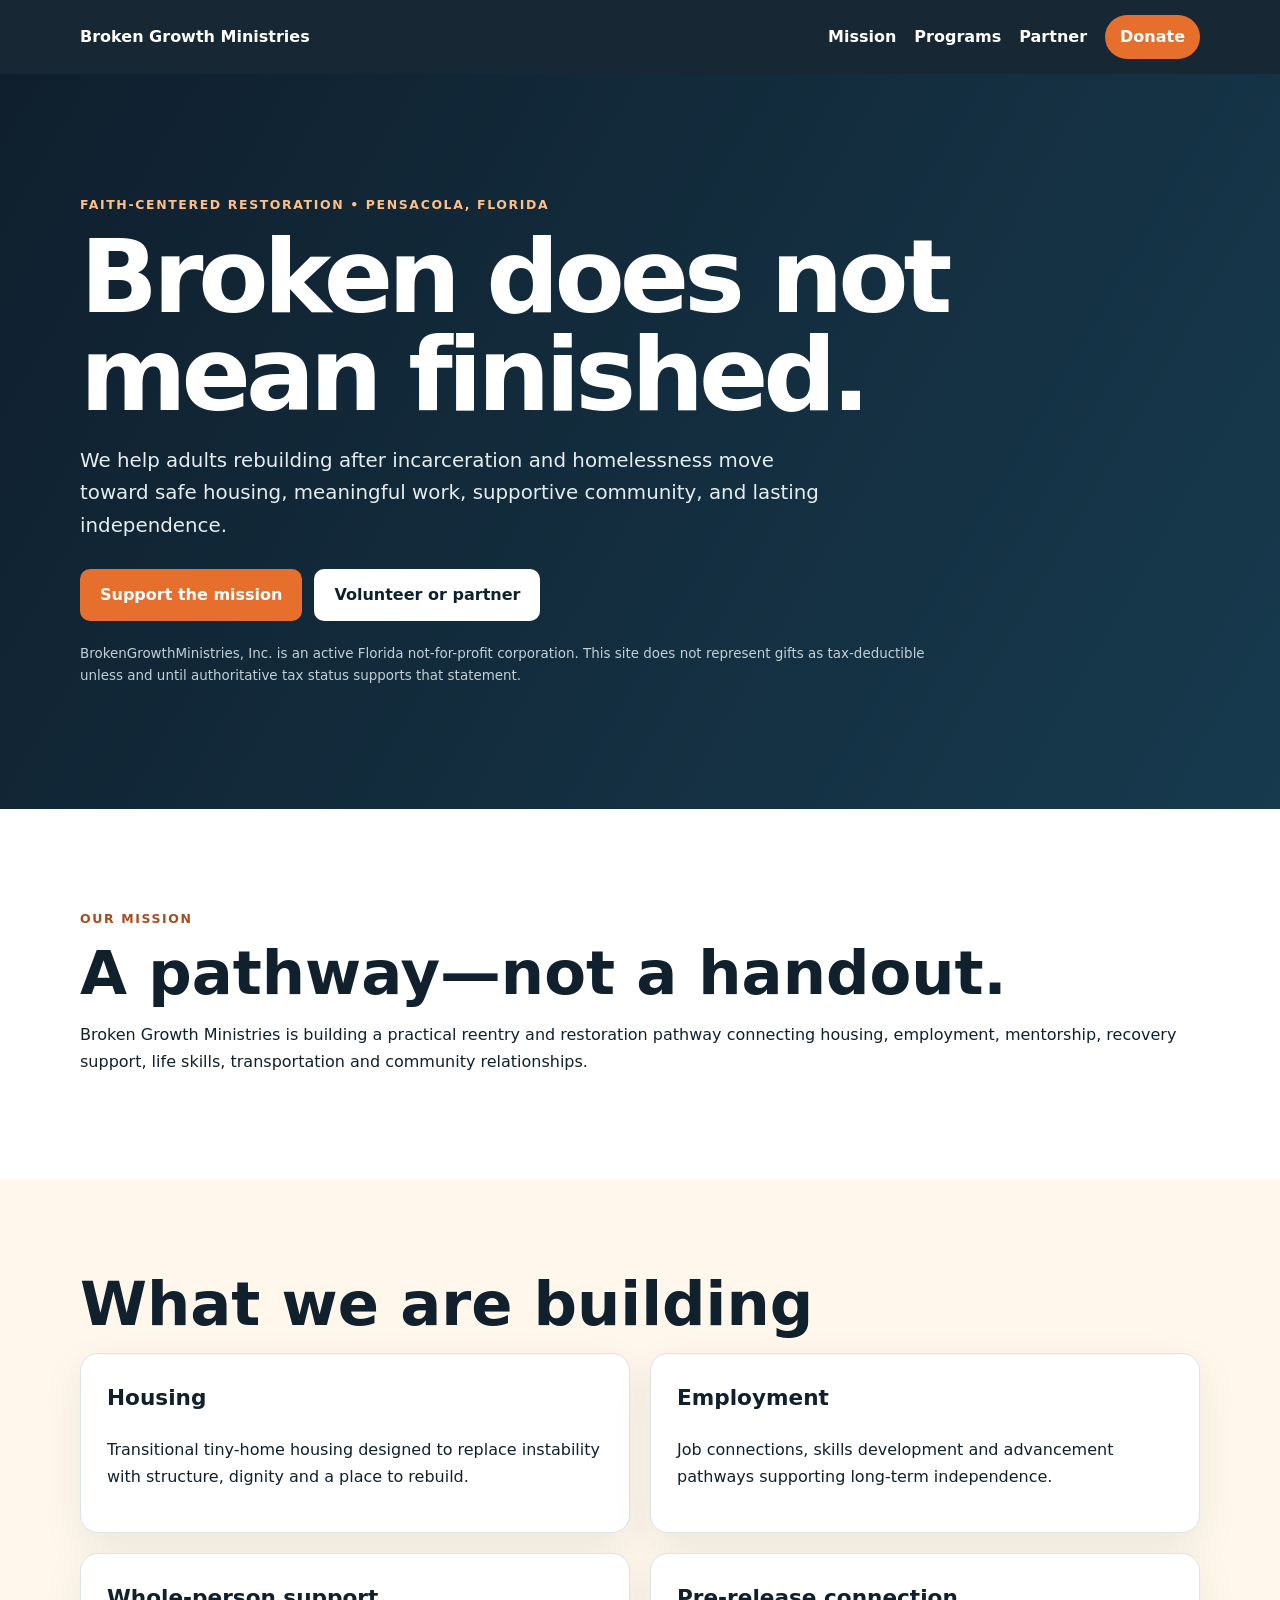
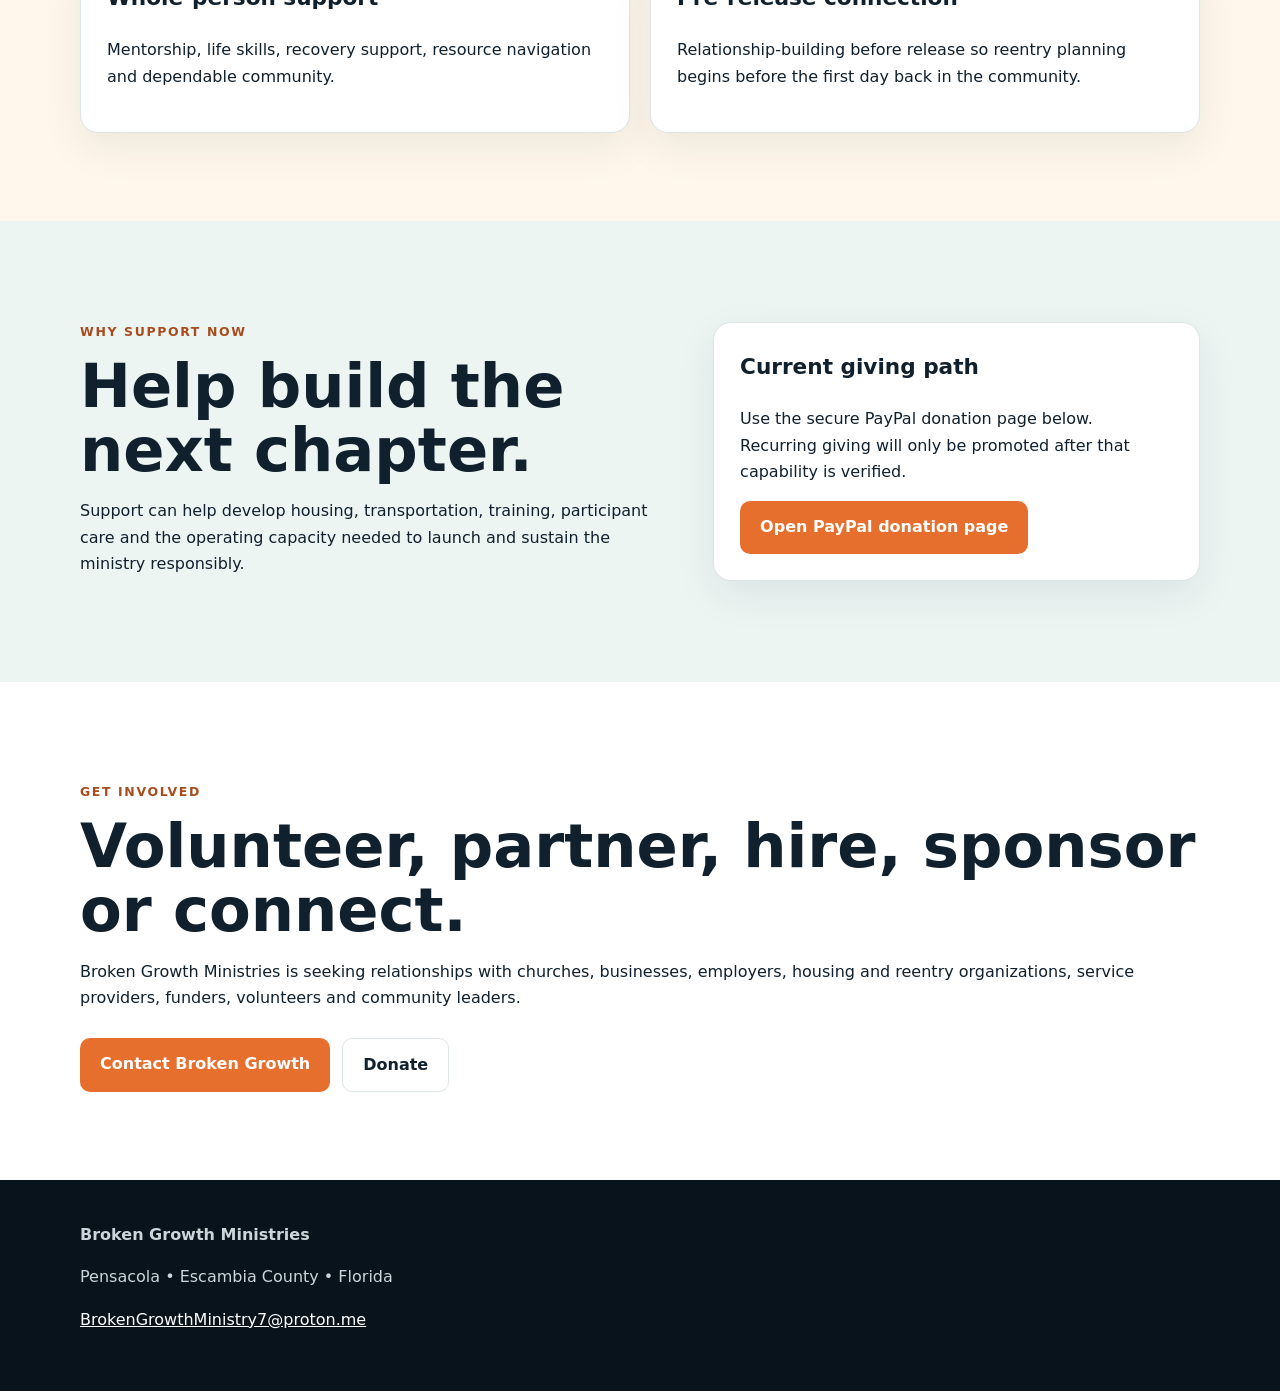
==== index.html @ 9b50847b "Launch Broken Growth Ministries website" ====
<!doctype html>
<html lang="en">
<head>
  <meta charset="utf-8">
  <meta name="viewport" content="width=device-width,initial-scale=1">
  <title>Broken Growth Ministries | Reentry, Housing & Hope in Pensacola</title>
  <meta name="description" content="Broken Growth Ministries helps adults rebuilding after incarceration and homelessness move toward housing, employment, supportive community, and lasting independence in Pensacola and Escambia County.">
  <link rel="stylesheet" href="styles.css">
</head>
<body>
  <header class="nav"><a class="brand" href="#top">Broken Growth Ministries</a><nav><a href="#mission">Mission</a><a href="#programs">Programs</a><a href="#partner">Partner</a><a class="donate" data-event="donate_click" href="https://www.paypal.com/donate/?hosted_button_id=7B33SKHE49TPA" target="_blank" rel="noopener">Donate</a></nav></header>
  <main id="top">
    <section class="hero"><div class="wrap"><p class="eyebrow">Faith-centered restoration • Pensacola, Florida</p><h1>Broken does not mean finished.</h1><p class="lead">We help adults rebuilding after incarceration and homelessness move toward safe housing, meaningful work, supportive community, and lasting independence.</p><div class="actions"><a class="button primary" data-event="donate_click" href="https://www.paypal.com/donate/?hosted_button_id=7B33SKHE49TPA" target="_blank" rel="noopener">Support the mission</a><a class="button secondary" href="#partner">Volunteer or partner</a></div><p class="trust">BrokenGrowthMinistries, Inc. is an active Florida not-for-profit corporation. This site does not represent gifts as tax-deductible unless and until authoritative tax status supports that statement.</p></div></section>
    <section id="mission" class="section"><div class="wrap"><p class="eyebrow dark">Our mission</p><h2>A pathway—not a handout.</h2><p>Broken Growth Ministries is building a practical reentry and restoration pathway connecting housing, employment, mentorship, recovery support, life skills, transportation and community relationships.</p></div></section>
    <section id="programs" class="section alt"><div class="wrap"><h2>What we are building</h2><div class="grid"><article><h3>Housing</h3><p>Transitional tiny-home housing designed to replace instability with structure, dignity and a place to rebuild.</p></article><article><h3>Employment</h3><p>Job connections, skills development and advancement pathways supporting long-term independence.</p></article><article><h3>Whole-person support</h3><p>Mentorship, life skills, recovery support, resource navigation and dependable community.</p></article><article><h3>Pre-release connection</h3><p>Relationship-building before release so reentry planning begins before the first day back in the community.</p></article></div></div></section>
    <section class="section support"><div class="wrap split"><div><p class="eyebrow dark">Why support now</p><h2>Help build the next chapter.</h2><p>Support can help develop housing, transportation, training, participant care and the operating capacity needed to launch and sustain the ministry responsibly.</p></div><div class="card"><h3>Current giving path</h3><p>Use the secure PayPal donation page below. Recurring giving will only be promoted after that capability is verified.</p><a class="button primary" data-event="donate_click" href="https://www.paypal.com/donate/?hosted_button_id=7B33SKHE49TPA" target="_blank" rel="noopener">Open PayPal donation page</a></div></div></section>
    <section id="partner" class="section"><div class="wrap"><p class="eyebrow dark">Get involved</p><h2>Volunteer, partner, hire, sponsor or connect.</h2><p>Broken Growth Ministries is seeking relationships with churches, businesses, employers, housing and reentry organizations, service providers, funders, volunteers and community leaders.</p><div class="actions"><a class="button primary" data-event="contact_email_click" href="mailto:BrokenGrowthMinistry7@proton.me">Contact Broken Growth</a><a class="button secondary darkbtn" href="https://www.paypal.com/donate/?hosted_button_id=7B33SKHE49TPA" target="_blank" rel="noopener">Donate</a></div></div></section>
  </main>
  <footer><div class="wrap"><strong>Broken Growth Ministries</strong><p>Pensacola • Escambia County • Florida</p><p><a href="mailto:BrokenGrowthMinistry7@proton.me">BrokenGrowthMinistry7@proton.me</a></p></div></footer>
  <script src="app.js" defer></script>
</body>
</html>
---- styles.css ----
:root{--ink:#10202d;--navy:#12283a;--orange:#e76f2e;--cream:#fff7eb;--paper:#fff;--muted:#5d6b75;--line:#dce4e8}*{box-sizing:border-box}html{scroll-behavior:smooth}body{margin:0;font-family:Inter,system-ui,-apple-system,"Segoe UI",sans-serif;color:var(--ink);background:#f5f7f8;line-height:1.65}.wrap{width:min(1120px,calc(100% - 32px));margin:auto}.nav{position:sticky;top:0;z-index:20;display:flex;justify-content:space-between;align-items:center;gap:20px;padding:15px max(16px,calc((100% - 1120px)/2));background:rgba(16,32,45,.97);color:white}.brand,.nav a{color:white;text-decoration:none;font-weight:800}.nav nav{display:flex;gap:18px;align-items:center}.nav .donate{background:var(--orange);padding:9px 15px;border-radius:999px}.hero{color:white;background:linear-gradient(120deg,#0f1f2d,#173a4e);padding:108px 0}.eyebrow{text-transform:uppercase;letter-spacing:.13em;font-weight:900;font-size:.78rem;color:#ffbf86}.eyebrow.dark{color:#a94c1d}h1{font-size:clamp(3rem,8vw,6.5rem);line-height:.96;max-width:900px;margin:.5rem 0 1.25rem;letter-spacing:-.05em}h2{font-size:clamp(2rem,5vw,3.8rem);line-height:1.05;margin:.4rem 0 1rem}.lead{max-width:760px;font-size:1.24rem;color:#e5edf1}.actions{display:flex;gap:12px;flex-wrap:wrap;margin-top:26px}.button{display:inline-flex;padding:13px 20px;border-radius:10px;text-decoration:none;font-weight:900}.primary{background:var(--orange);color:white}.secondary{background:white;color:var(--ink)}.darkbtn{border:1px solid var(--line)}.trust{max-width:850px;font-size:.84rem;color:#c4d0d6;margin-top:22px}.section{padding:88px 0;background:white}.section.alt{background:var(--cream)}.section.support{background:#edf5f3}.grid{display:grid;grid-template-columns:repeat(2,1fr);gap:20px}.grid article,.card{background:white;border:1px solid var(--line);border-radius:18px;padding:26px;box-shadow:0 14px 40px rgba(16,32,45,.08)}.grid h3,.card h3{font-size:1.35rem;margin-top:0}.split{display:grid;grid-template-columns:1.1fr .9fr;gap:38px;align-items:center}footer{background:#09131b;color:#cbd5da;padding:42px 0}footer a{color:white}@media(max-width:760px){.nav nav a:not(.donate){display:none}.hero{padding:78px 0}.grid,.split{grid-template-columns:1fr}.section{padding:64px 0}.actions .button{width:100%;justify-content:center}}
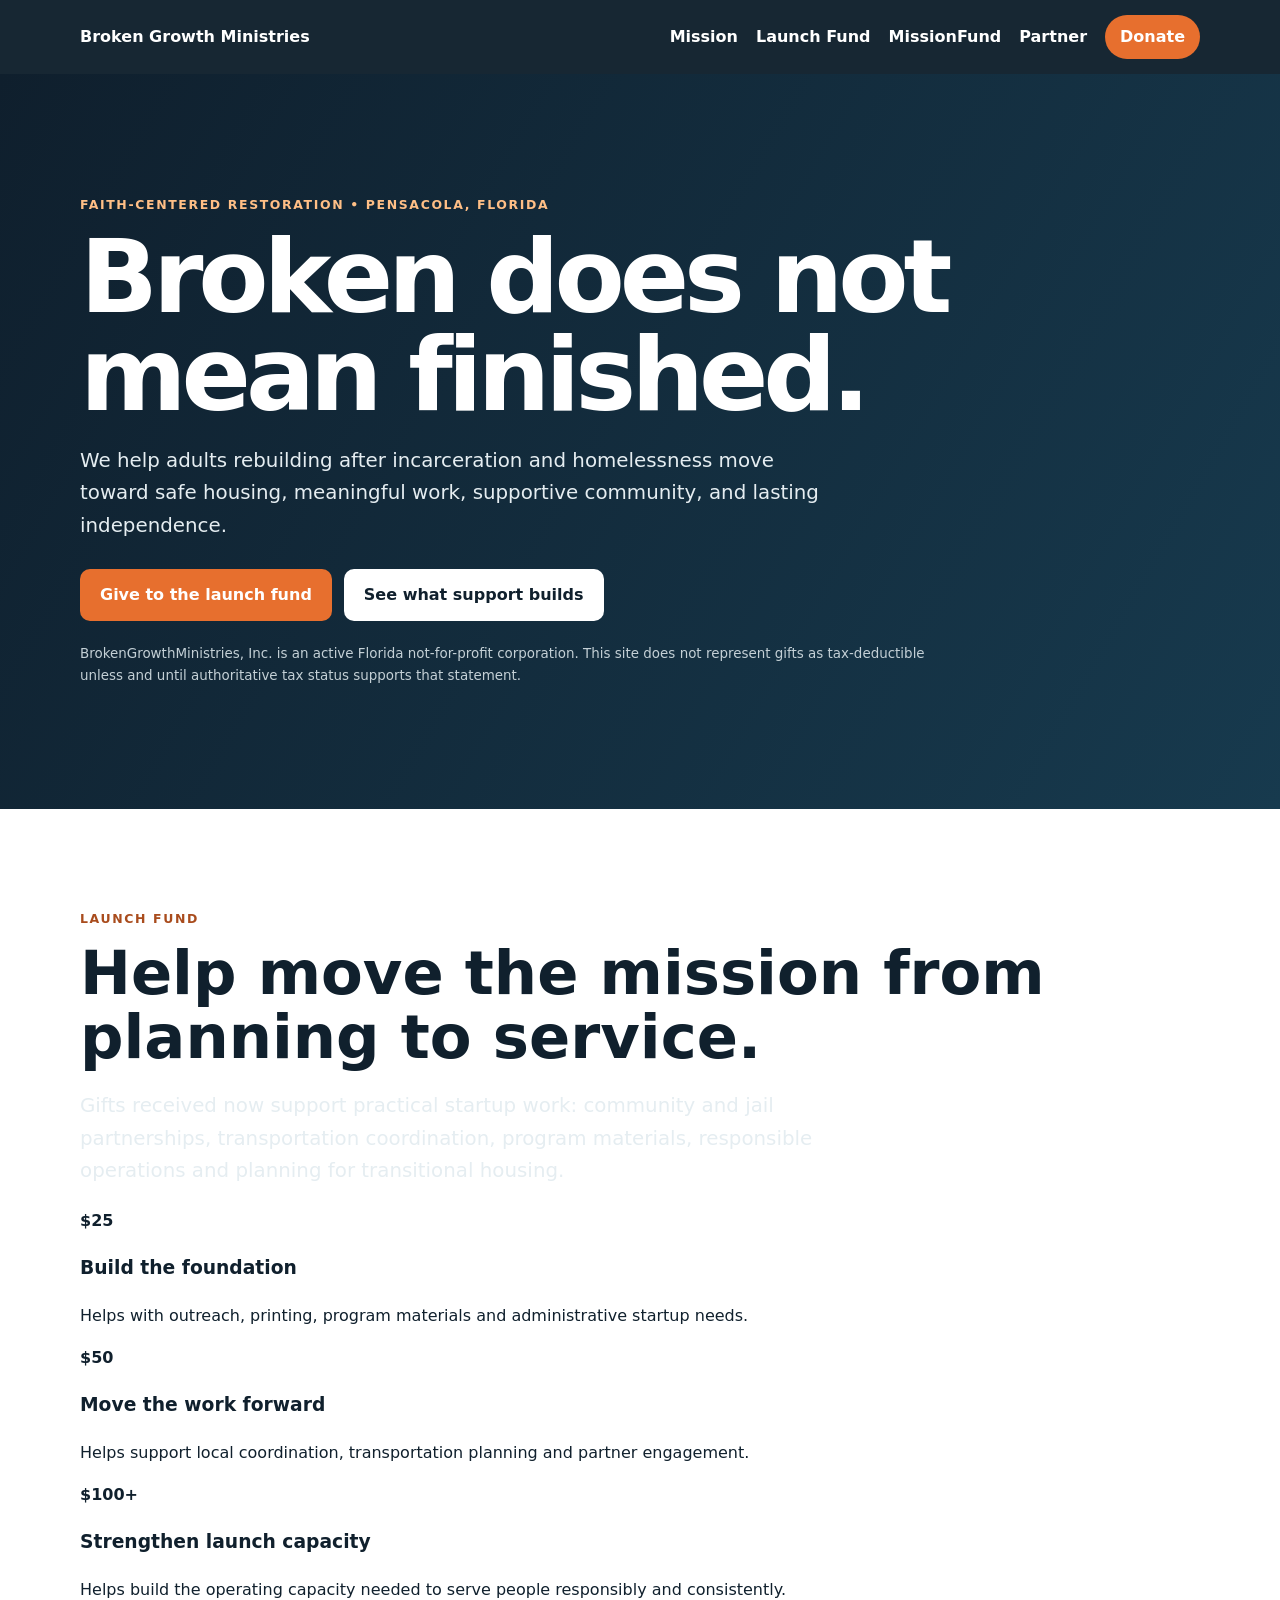
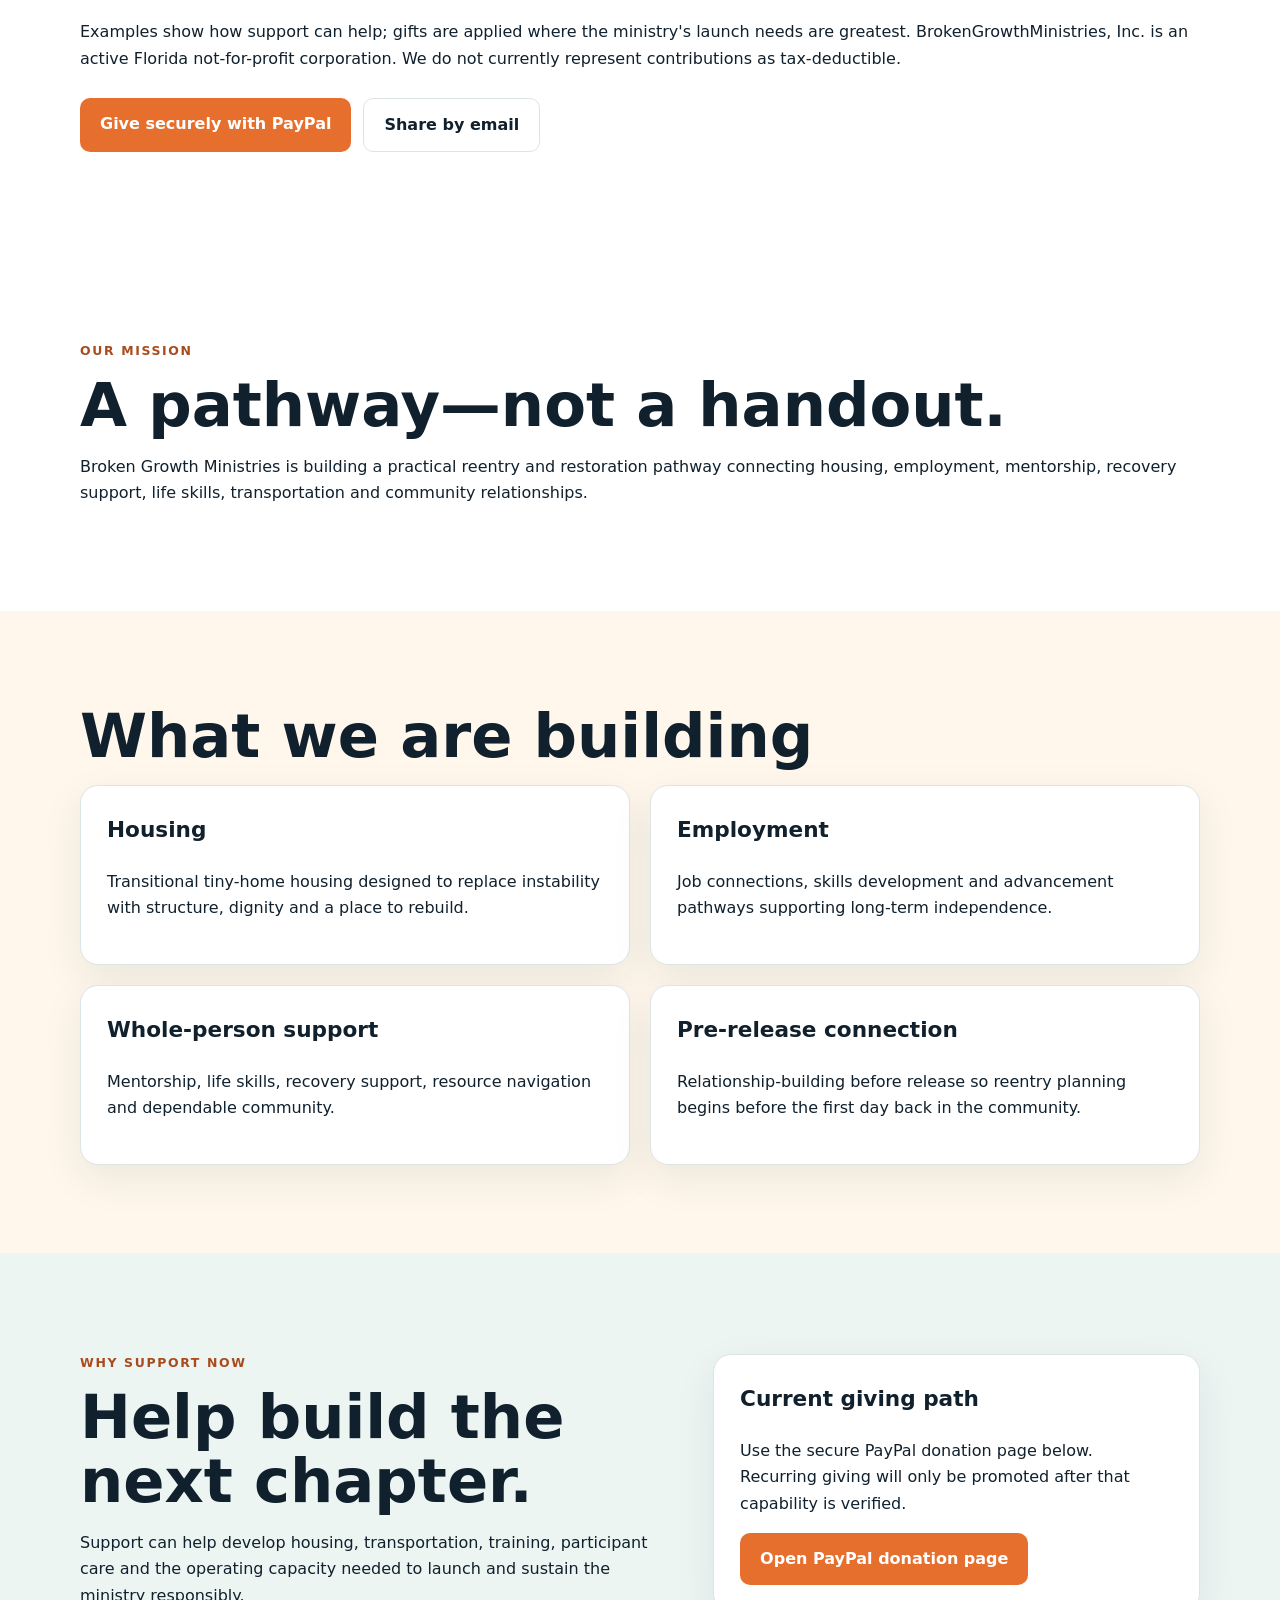
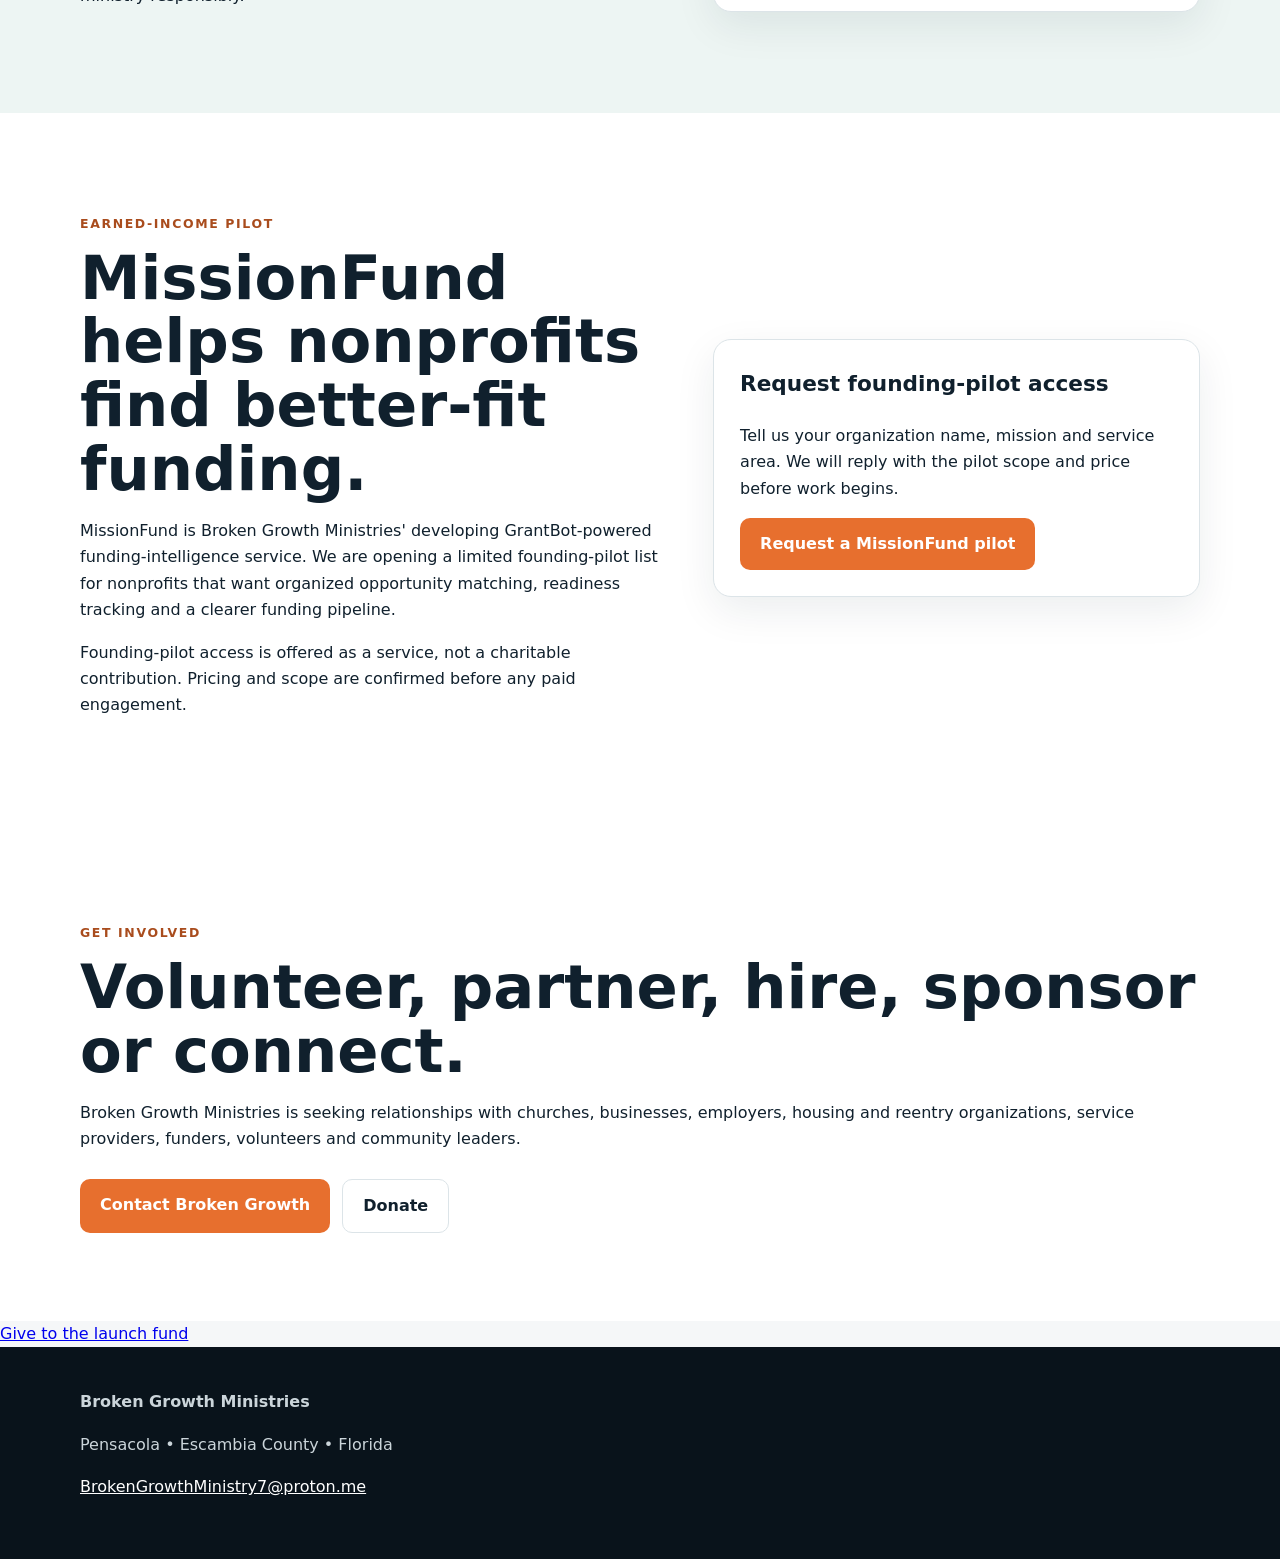
==== commit 607755e9: "Launch tonight fundraising and MissionFund pilot offers" ====
--- a/index.html
+++ b/index.html
@@ -4,18 +4,25 @@
   <meta charset="utf-8">
   <meta name="viewport" content="width=device-width,initial-scale=1">
   <title>Broken Growth Ministries | Reentry, Housing & Hope in Pensacola</title>
-  <meta name="description" content="Broken Growth Ministries helps adults rebuilding after incarceration and homelessness move toward housing, employment, supportive community, and lasting independence in Pensacola and Escambia County.">
+  <meta name="description" content="Help Broken Growth Ministries launch practical reentry, housing and employment support in Pensacola and Escambia County.">
+  <meta property="og:title" content="Broken Growth Ministries | Help Build the Next Chapter">
+  <meta property="og:description" content="Support practical reentry, housing, employment and restoration work in Pensacola.">
+  <meta property="og:type" content="website">
+  <meta property="og:url" content="https://timhydro.github.io/brokengrowth/">
   <link rel="stylesheet" href="styles.css">
 </head>
 <body>
-  <header class="nav"><a class="brand" href="#top">Broken Growth Ministries</a><nav><a href="#mission">Mission</a><a href="#programs">Programs</a><a href="#partner">Partner</a><a class="donate" data-event="donate_click" href="https://www.paypal.com/donate/?hosted_button_id=7B33SKHE49TPA" target="_blank" rel="noopener">Donate</a></nav></header>
+  <header class="nav"><a class="brand" href="#top">Broken Growth Ministries</a><nav><a href="#mission">Mission</a><a href="#launch">Launch Fund</a><a href="#missionfund">MissionFund</a><a href="#partner">Partner</a><a class="donate" data-event="donate_click" href="https://www.paypal.com/donate/?hosted_button_id=7B33SKHE49TPA" target="_blank" rel="noopener">Donate</a></nav></header>
   <main id="top">
-    <section class="hero"><div class="wrap"><p class="eyebrow">Faith-centered restoration • Pensacola, Florida</p><h1>Broken does not mean finished.</h1><p class="lead">We help adults rebuilding after incarceration and homelessness move toward safe housing, meaningful work, supportive community, and lasting independence.</p><div class="actions"><a class="button primary" data-event="donate_click" href="https://www.paypal.com/donate/?hosted_button_id=7B33SKHE49TPA" target="_blank" rel="noopener">Support the mission</a><a class="button secondary" href="#partner">Volunteer or partner</a></div><p class="trust">BrokenGrowthMinistries, Inc. is an active Florida not-for-profit corporation. This site does not represent gifts as tax-deductible unless and until authoritative tax status supports that statement.</p></div></section>
+    <section class="hero"><div class="wrap"><p class="eyebrow">Faith-centered restoration • Pensacola, Florida</p><h1>Broken does not mean finished.</h1><p class="lead">We help adults rebuilding after incarceration and homelessness move toward safe housing, meaningful work, supportive community, and lasting independence.</p><div class="actions"><a class="button primary" data-event="donate_click" href="https://www.paypal.com/donate/?hosted_button_id=7B33SKHE49TPA" target="_blank" rel="noopener">Give to the launch fund</a><a class="button secondary" href="#launch">See what support builds</a></div><p class="trust">BrokenGrowthMinistries, Inc. is an active Florida not-for-profit corporation. This site does not represent gifts as tax-deductible unless and until authoritative tax status supports that statement.</p></div></section>
+    <section id="launch" class="section launch"><div class="wrap"><p class="eyebrow dark">Launch fund</p><h2>Help move the mission from planning to service.</h2><p class="lead darklead">Gifts received now support practical startup work: community and jail partnerships, transportation coordination, program materials, responsible operations and planning for transitional housing.</p><div class="giving-grid"><article><strong>$25</strong><h3>Build the foundation</h3><p>Helps with outreach, printing, program materials and administrative startup needs.</p></article><article><strong>$50</strong><h3>Move the work forward</h3><p>Helps support local coordination, transportation planning and partner engagement.</p></article><article><strong>$100+</strong><h3>Strengthen launch capacity</h3><p>Helps build the operating capacity needed to serve people responsibly and consistently.</p></article></div><p class="fineprint">Examples show how support can help; gifts are applied where the ministry's launch needs are greatest. BrokenGrowthMinistries, Inc. is an active Florida not-for-profit corporation. We do not currently represent contributions as tax-deductible.</p><div class="actions"><a class="button primary large" data-event="launch_fund_click" href="https://www.paypal.com/donate/?hosted_button_id=7B33SKHE49TPA" target="_blank" rel="noopener">Give securely with PayPal</a><a class="button secondary darkbtn" data-event="share_email_click" href="mailto:?subject=Help%20Broken%20Growth%20Ministries%20launch&body=Broken%20Growth%20Ministries%20is%20building%20a%20reentry%2C%20housing%20and%20employment%20pathway%20in%20Pensacola.%20You%20can%20learn%20more%20or%20support%20the%20launch%20here%3A%20https%3A%2F%2Ftimhydro.github.io%2Fbrokengrowth%2F">Share by email</a></div></div></section>
     <section id="mission" class="section"><div class="wrap"><p class="eyebrow dark">Our mission</p><h2>A pathway—not a handout.</h2><p>Broken Growth Ministries is building a practical reentry and restoration pathway connecting housing, employment, mentorship, recovery support, life skills, transportation and community relationships.</p></div></section>
     <section id="programs" class="section alt"><div class="wrap"><h2>What we are building</h2><div class="grid"><article><h3>Housing</h3><p>Transitional tiny-home housing designed to replace instability with structure, dignity and a place to rebuild.</p></article><article><h3>Employment</h3><p>Job connections, skills development and advancement pathways supporting long-term independence.</p></article><article><h3>Whole-person support</h3><p>Mentorship, life skills, recovery support, resource navigation and dependable community.</p></article><article><h3>Pre-release connection</h3><p>Relationship-building before release so reentry planning begins before the first day back in the community.</p></article></div></div></section>
     <section class="section support"><div class="wrap split"><div><p class="eyebrow dark">Why support now</p><h2>Help build the next chapter.</h2><p>Support can help develop housing, transportation, training, participant care and the operating capacity needed to launch and sustain the ministry responsibly.</p></div><div class="card"><h3>Current giving path</h3><p>Use the secure PayPal donation page below. Recurring giving will only be promoted after that capability is verified.</p><a class="button primary" data-event="donate_click" href="https://www.paypal.com/donate/?hosted_button_id=7B33SKHE49TPA" target="_blank" rel="noopener">Open PayPal donation page</a></div></div></section>
+    <section id="missionfund" class="section missionfund"><div class="wrap split"><div><p class="eyebrow dark">Earned-income pilot</p><h2>MissionFund helps nonprofits find better-fit funding.</h2><p>MissionFund is Broken Growth Ministries' developing GrantBot-powered funding-intelligence service. We are opening a limited founding-pilot list for nonprofits that want organized opportunity matching, readiness tracking and a clearer funding pipeline.</p><p class="fineprint">Founding-pilot access is offered as a service, not a charitable contribution. Pricing and scope are confirmed before any paid engagement.</p></div><div class="card"><h3>Request founding-pilot access</h3><p>Tell us your organization name, mission and service area. We will reply with the pilot scope and price before work begins.</p><a class="button primary" data-event="missionfund_lead_click" href="mailto:BrokenGrowthMinistry7@proton.me?subject=MissionFund%20founding-pilot%20request&body=Organization%20name%3A%0AMission%3A%0AService%20area%3A%0ABest%20contact%3A">Request a MissionFund pilot</a></div></div></section>
     <section id="partner" class="section"><div class="wrap"><p class="eyebrow dark">Get involved</p><h2>Volunteer, partner, hire, sponsor or connect.</h2><p>Broken Growth Ministries is seeking relationships with churches, businesses, employers, housing and reentry organizations, service providers, funders, volunteers and community leaders.</p><div class="actions"><a class="button primary" data-event="contact_email_click" href="mailto:BrokenGrowthMinistry7@proton.me">Contact Broken Growth</a><a class="button secondary darkbtn" href="https://www.paypal.com/donate/?hosted_button_id=7B33SKHE49TPA" target="_blank" rel="noopener">Donate</a></div></div></section>
   </main>
+  <a class="mobile-give" data-event="mobile_donate_click" href="https://www.paypal.com/donate/?hosted_button_id=7B33SKHE49TPA" target="_blank" rel="noopener">Give to the launch fund</a>
   <footer><div class="wrap"><strong>Broken Growth Ministries</strong><p>Pensacola • Escambia County • Florida</p><p><a href="mailto:BrokenGrowthMinistry7@proton.me">BrokenGrowthMinistry7@proton.me</a></p></div></footer>
   <script src="app.js" defer></script>
 </body>
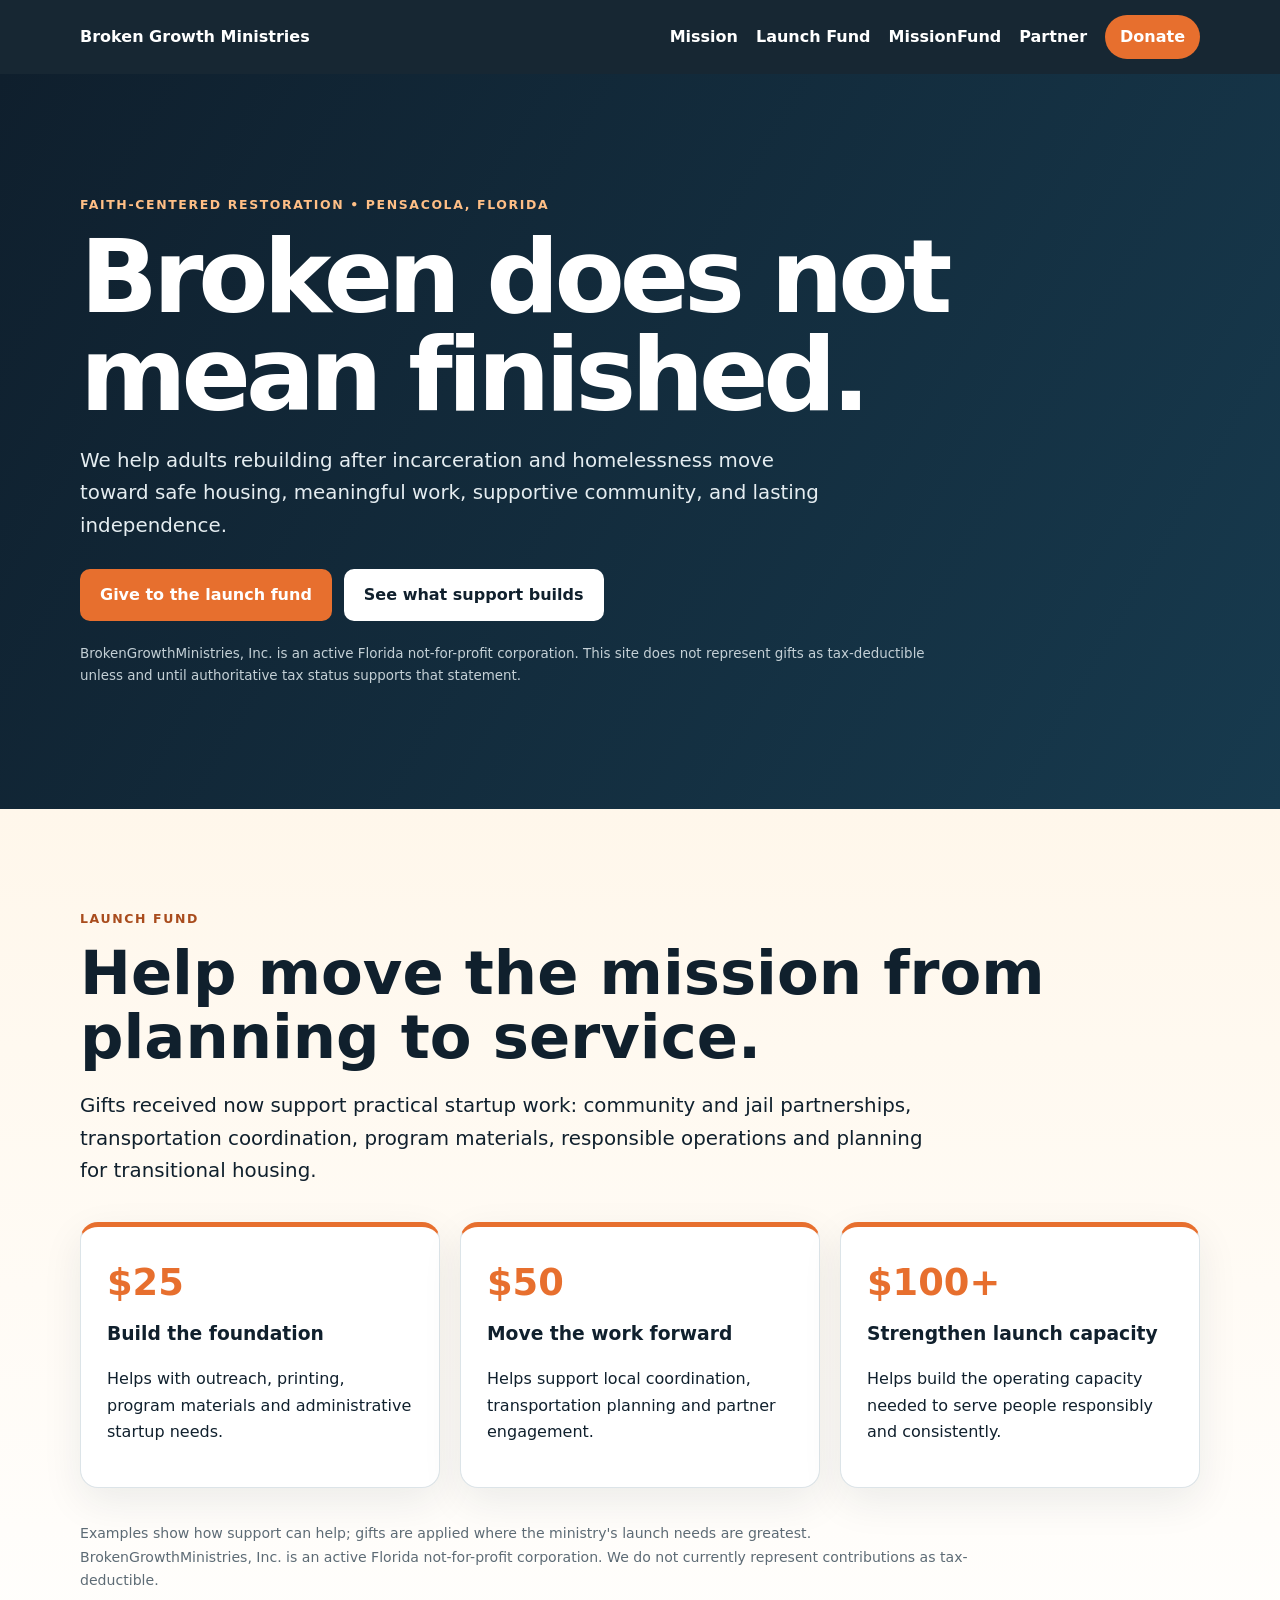
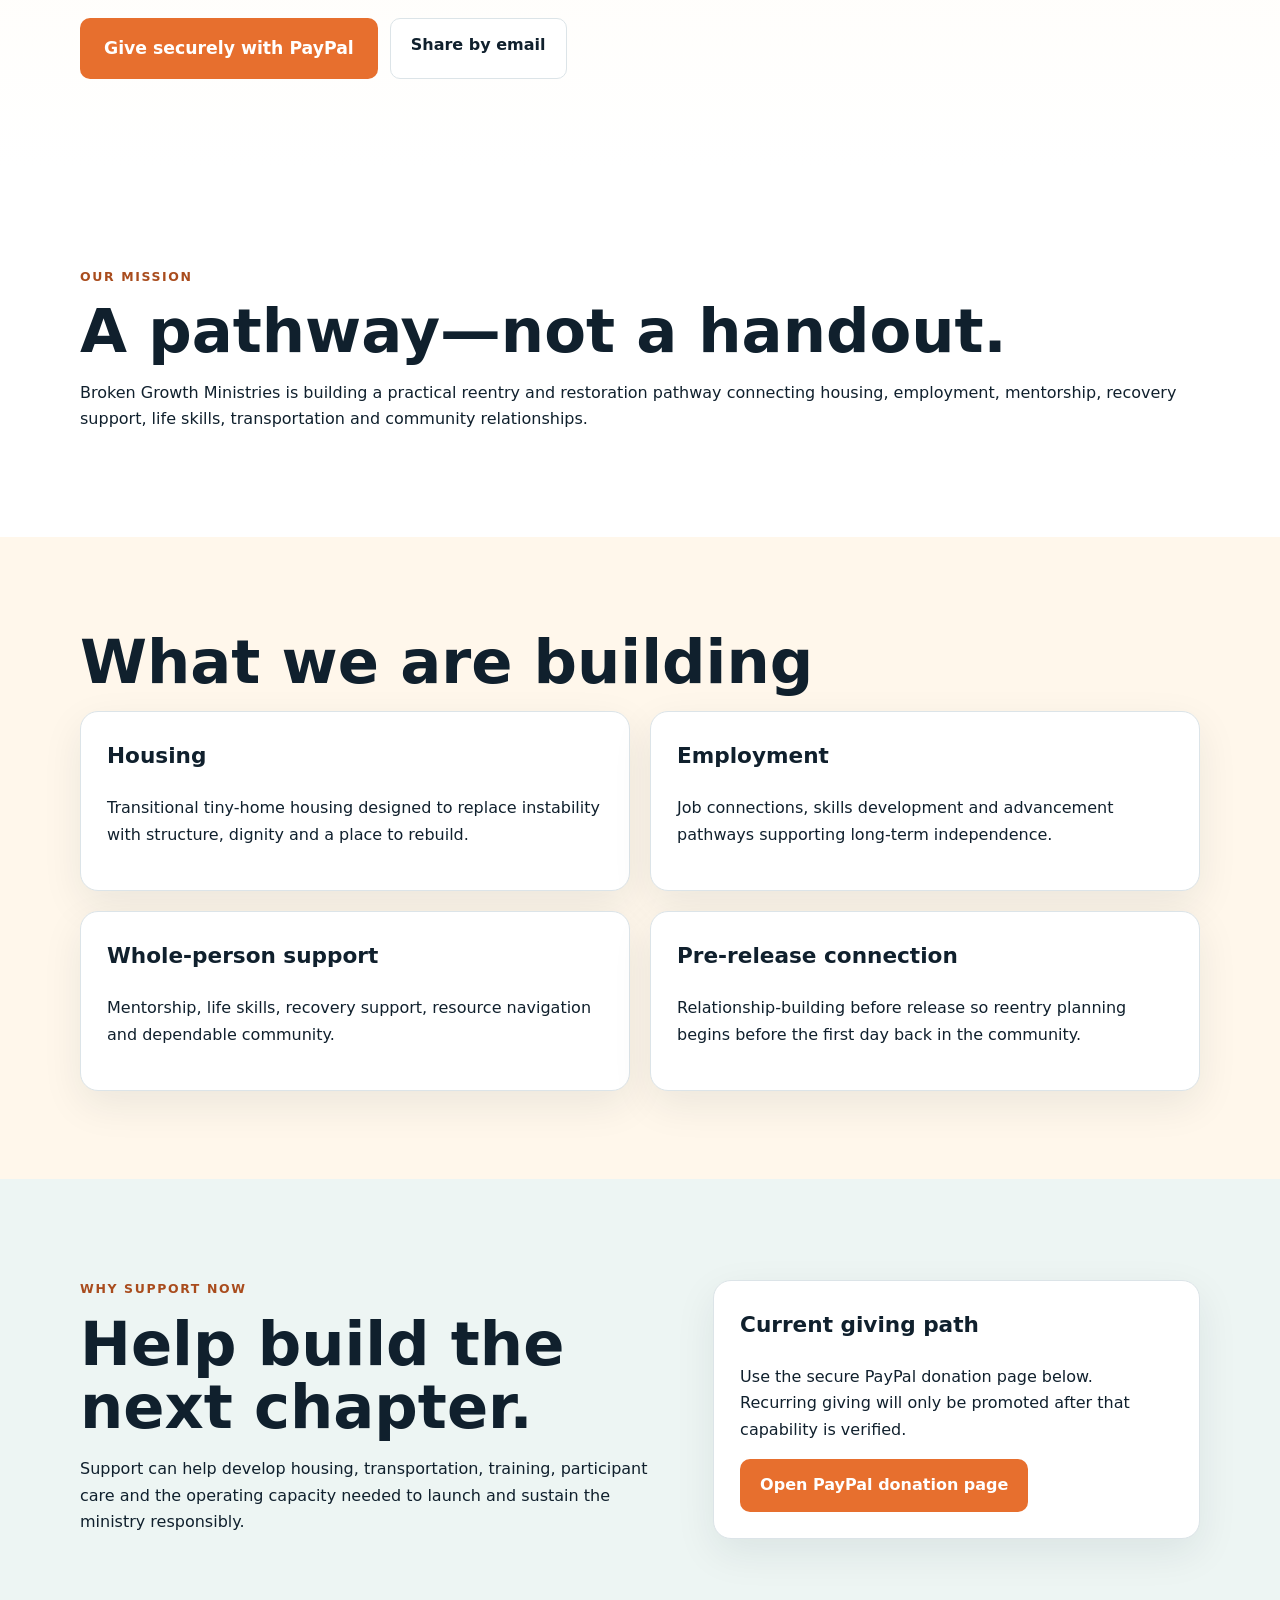
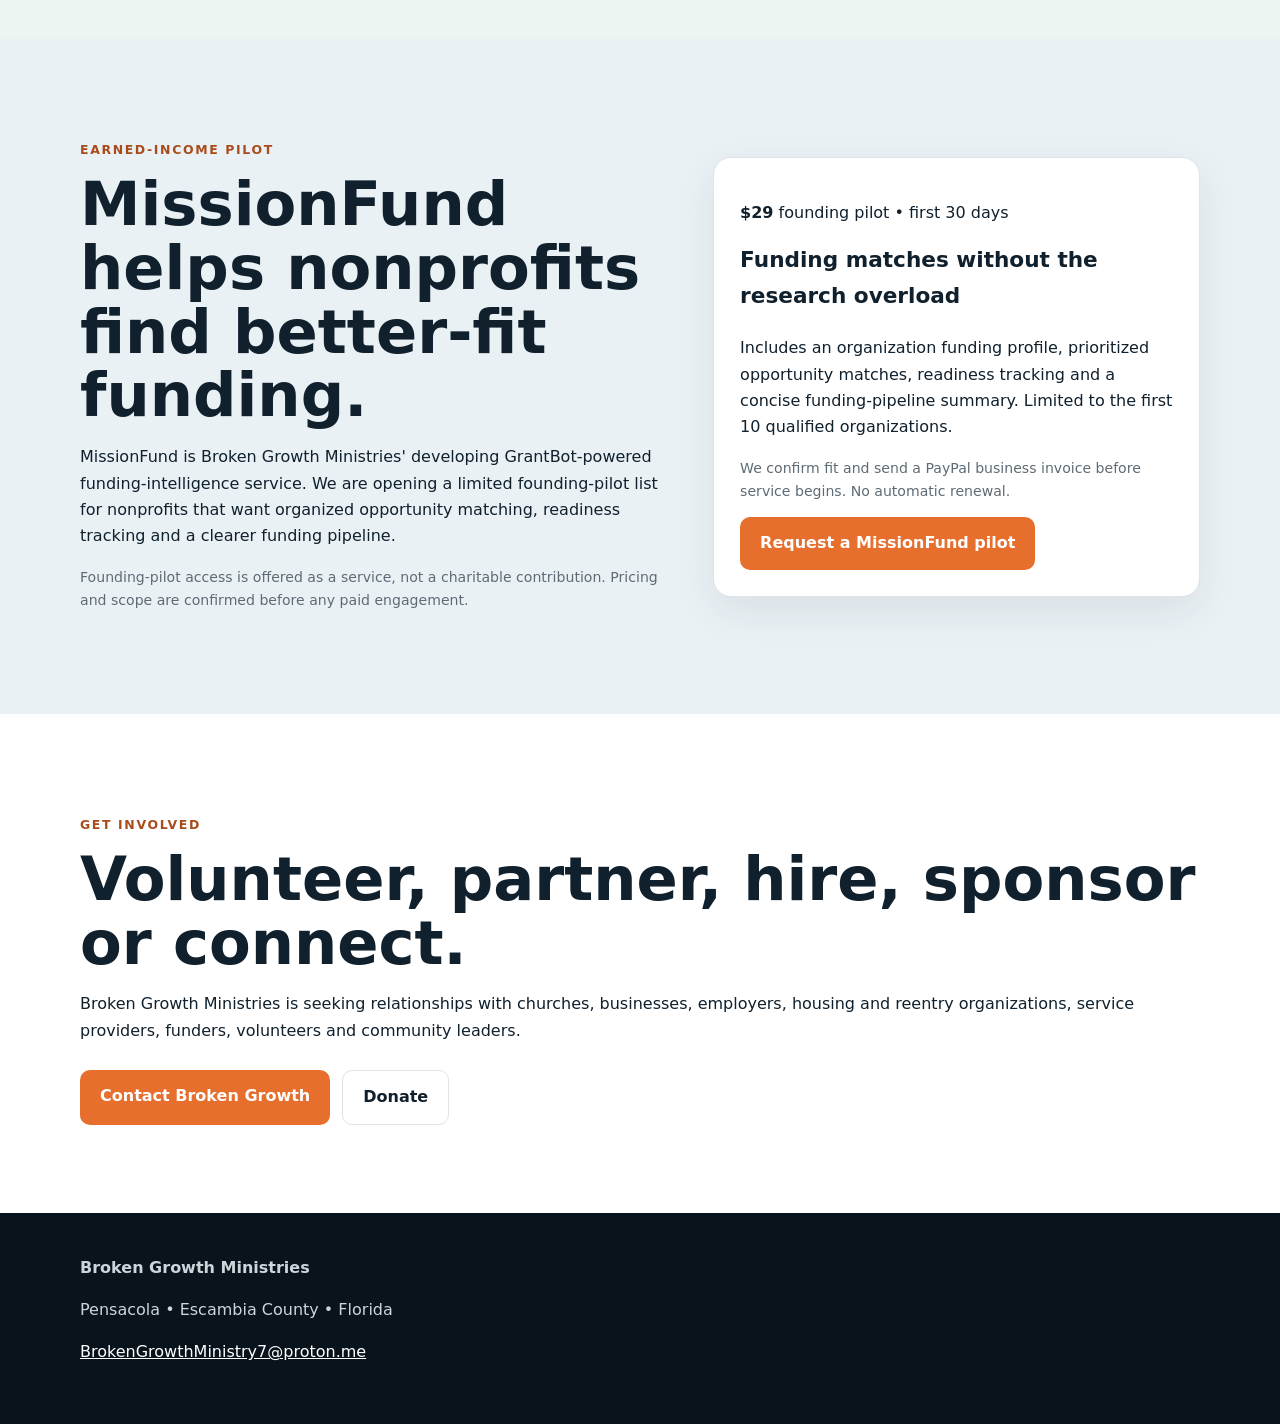
==== commit 4c34f3dd: "Price the MissionFund founding pilot" ====
--- a/index.html
+++ b/index.html
@@ -19,7 +19,7 @@
     <section id="mission" class="section"><div class="wrap"><p class="eyebrow dark">Our mission</p><h2>A pathway—not a handout.</h2><p>Broken Growth Ministries is building a practical reentry and restoration pathway connecting housing, employment, mentorship, recovery support, life skills, transportation and community relationships.</p></div></section>
     <section id="programs" class="section alt"><div class="wrap"><h2>What we are building</h2><div class="grid"><article><h3>Housing</h3><p>Transitional tiny-home housing designed to replace instability with structure, dignity and a place to rebuild.</p></article><article><h3>Employment</h3><p>Job connections, skills development and advancement pathways supporting long-term independence.</p></article><article><h3>Whole-person support</h3><p>Mentorship, life skills, recovery support, resource navigation and dependable community.</p></article><article><h3>Pre-release connection</h3><p>Relationship-building before release so reentry planning begins before the first day back in the community.</p></article></div></div></section>
     <section class="section support"><div class="wrap split"><div><p class="eyebrow dark">Why support now</p><h2>Help build the next chapter.</h2><p>Support can help develop housing, transportation, training, participant care and the operating capacity needed to launch and sustain the ministry responsibly.</p></div><div class="card"><h3>Current giving path</h3><p>Use the secure PayPal donation page below. Recurring giving will only be promoted after that capability is verified.</p><a class="button primary" data-event="donate_click" href="https://www.paypal.com/donate/?hosted_button_id=7B33SKHE49TPA" target="_blank" rel="noopener">Open PayPal donation page</a></div></div></section>
-    <section id="missionfund" class="section missionfund"><div class="wrap split"><div><p class="eyebrow dark">Earned-income pilot</p><h2>MissionFund helps nonprofits find better-fit funding.</h2><p>MissionFund is Broken Growth Ministries' developing GrantBot-powered funding-intelligence service. We are opening a limited founding-pilot list for nonprofits that want organized opportunity matching, readiness tracking and a clearer funding pipeline.</p><p class="fineprint">Founding-pilot access is offered as a service, not a charitable contribution. Pricing and scope are confirmed before any paid engagement.</p></div><div class="card"><h3>Request founding-pilot access</h3><p>Tell us your organization name, mission and service area. We will reply with the pilot scope and price before work begins.</p><a class="button primary" data-event="missionfund_lead_click" href="mailto:BrokenGrowthMinistry7@proton.me?subject=MissionFund%20founding-pilot%20request&body=Organization%20name%3A%0AMission%3A%0AService%20area%3A%0ABest%20contact%3A">Request a MissionFund pilot</a></div></div></section>
+    <section id="missionfund" class="section missionfund"><div class="wrap split"><div><p class="eyebrow dark">Earned-income pilot</p><h2>MissionFund helps nonprofits find better-fit funding.</h2><p>MissionFund is Broken Growth Ministries' developing GrantBot-powered funding-intelligence service. We are opening a limited founding-pilot list for nonprofits that want organized opportunity matching, readiness tracking and a clearer funding pipeline.</p><p class="fineprint">Founding-pilot access is offered as a service, not a charitable contribution. Pricing and scope are confirmed before any paid engagement.</p></div><div class="card"><p class="pilot-price"><strong>$29</strong> founding pilot • first 30 days</p><h3>Funding matches without the research overload</h3><p>Includes an organization funding profile, prioritized opportunity matches, readiness tracking and a concise funding-pipeline summary. Limited to the first 10 qualified organizations.</p><p class="fineprint">We confirm fit and send a PayPal business invoice before service begins. No automatic renewal.</p><a class="button primary" data-event="missionfund_lead_click" href="mailto:BrokenGrowthMinistry7@proton.me?subject=MissionFund%20founding-pilot%20request&body=Organization%20name%3A%0AMission%3A%0AService%20area%3A%0ABest%20contact%3A">Request a MissionFund pilot</a></div></div></section>
     <section id="partner" class="section"><div class="wrap"><p class="eyebrow dark">Get involved</p><h2>Volunteer, partner, hire, sponsor or connect.</h2><p>Broken Growth Ministries is seeking relationships with churches, businesses, employers, housing and reentry organizations, service providers, funders, volunteers and community leaders.</p><div class="actions"><a class="button primary" data-event="contact_email_click" href="mailto:BrokenGrowthMinistry7@proton.me">Contact Broken Growth</a><a class="button secondary darkbtn" href="https://www.paypal.com/donate/?hosted_button_id=7B33SKHE49TPA" target="_blank" rel="noopener">Donate</a></div></div></section>
   </main>
   <a class="mobile-give" data-event="mobile_donate_click" href="https://www.paypal.com/donate/?hosted_button_id=7B33SKHE49TPA" target="_blank" rel="noopener">Give to the launch fund</a>
--- a/styles.css
+++ b/styles.css
@@ -1 +1,2 @@
 :root{--ink:#10202d;--navy:#12283a;--orange:#e76f2e;--cream:#fff7eb;--paper:#fff;--muted:#5d6b75;--line:#dce4e8}*{box-sizing:border-box}html{scroll-behavior:smooth}body{margin:0;font-family:Inter,system-ui,-apple-system,"Segoe UI",sans-serif;color:var(--ink);background:#f5f7f8;line-height:1.65}.wrap{width:min(1120px,calc(100% - 32px));margin:auto}.nav{position:sticky;top:0;z-index:20;display:flex;justify-content:space-between;align-items:center;gap:20px;padding:15px max(16px,calc((100% - 1120px)/2));background:rgba(16,32,45,.97);color:white}.brand,.nav a{color:white;text-decoration:none;font-weight:800}.nav nav{display:flex;gap:18px;align-items:center}.nav .donate{background:var(--orange);padding:9px 15px;border-radius:999px}.hero{color:white;background:linear-gradient(120deg,#0f1f2d,#173a4e);padding:108px 0}.eyebrow{text-transform:uppercase;letter-spacing:.13em;font-weight:900;font-size:.78rem;color:#ffbf86}.eyebrow.dark{color:#a94c1d}h1{font-size:clamp(3rem,8vw,6.5rem);line-height:.96;max-width:900px;margin:.5rem 0 1.25rem;letter-spacing:-.05em}h2{font-size:clamp(2rem,5vw,3.8rem);line-height:1.05;margin:.4rem 0 1rem}.lead{max-width:760px;font-size:1.24rem;color:#e5edf1}.actions{display:flex;gap:12px;flex-wrap:wrap;margin-top:26px}.button{display:inline-flex;padding:13px 20px;border-radius:10px;text-decoration:none;font-weight:900}.primary{background:var(--orange);color:white}.secondary{background:white;color:var(--ink)}.darkbtn{border:1px solid var(--line)}.trust{max-width:850px;font-size:.84rem;color:#c4d0d6;margin-top:22px}.section{padding:88px 0;background:white}.section.alt{background:var(--cream)}.section.support{background:#edf5f3}.grid{display:grid;grid-template-columns:repeat(2,1fr);gap:20px}.grid article,.card{background:white;border:1px solid var(--line);border-radius:18px;padding:26px;box-shadow:0 14px 40px rgba(16,32,45,.08)}.grid h3,.card h3{font-size:1.35rem;margin-top:0}.split{display:grid;grid-template-columns:1.1fr .9fr;gap:38px;align-items:center}footer{background:#09131b;color:#cbd5da;padding:42px 0}footer a{color:white}@media(max-width:760px){.nav nav a:not(.donate){display:none}.hero{padding:78px 0}.grid,.split{grid-template-columns:1fr}.section{padding:64px 0}.actions .button{width:100%;justify-content:center}}
+.launch{background:linear-gradient(180deg,#fff7eb,#fff)}.darklead{color:var(--ink);max-width:850px}.giving-grid{display:grid;grid-template-columns:repeat(3,1fr);gap:20px;margin:34px 0}.giving-grid article{background:white;border:1px solid var(--line);border-top:5px solid var(--orange);border-radius:18px;padding:26px;box-shadow:0 14px 40px rgba(16,32,45,.08)}.giving-grid strong{font-size:2.3rem;color:var(--orange)}.giving-grid h3{margin:.35rem 0}.fineprint{font-size:.88rem;color:var(--muted);max-width:900px}.large{font-size:1.08rem;padding:16px 24px}.missionfund{background:#eaf1f5}.mobile-give{display:none}@media(max-width:760px){.giving-grid{grid-template-columns:1fr}.mobile-give{display:block;position:fixed;z-index:30;left:14px;right:14px;bottom:12px;padding:14px;text-align:center;border-radius:12px;background:var(--orange);color:white;text-decoration:none;font-weight:900;box-shadow:0 12px 35px rgba(0,0,0,.25)}footer{padding-bottom:100px}}
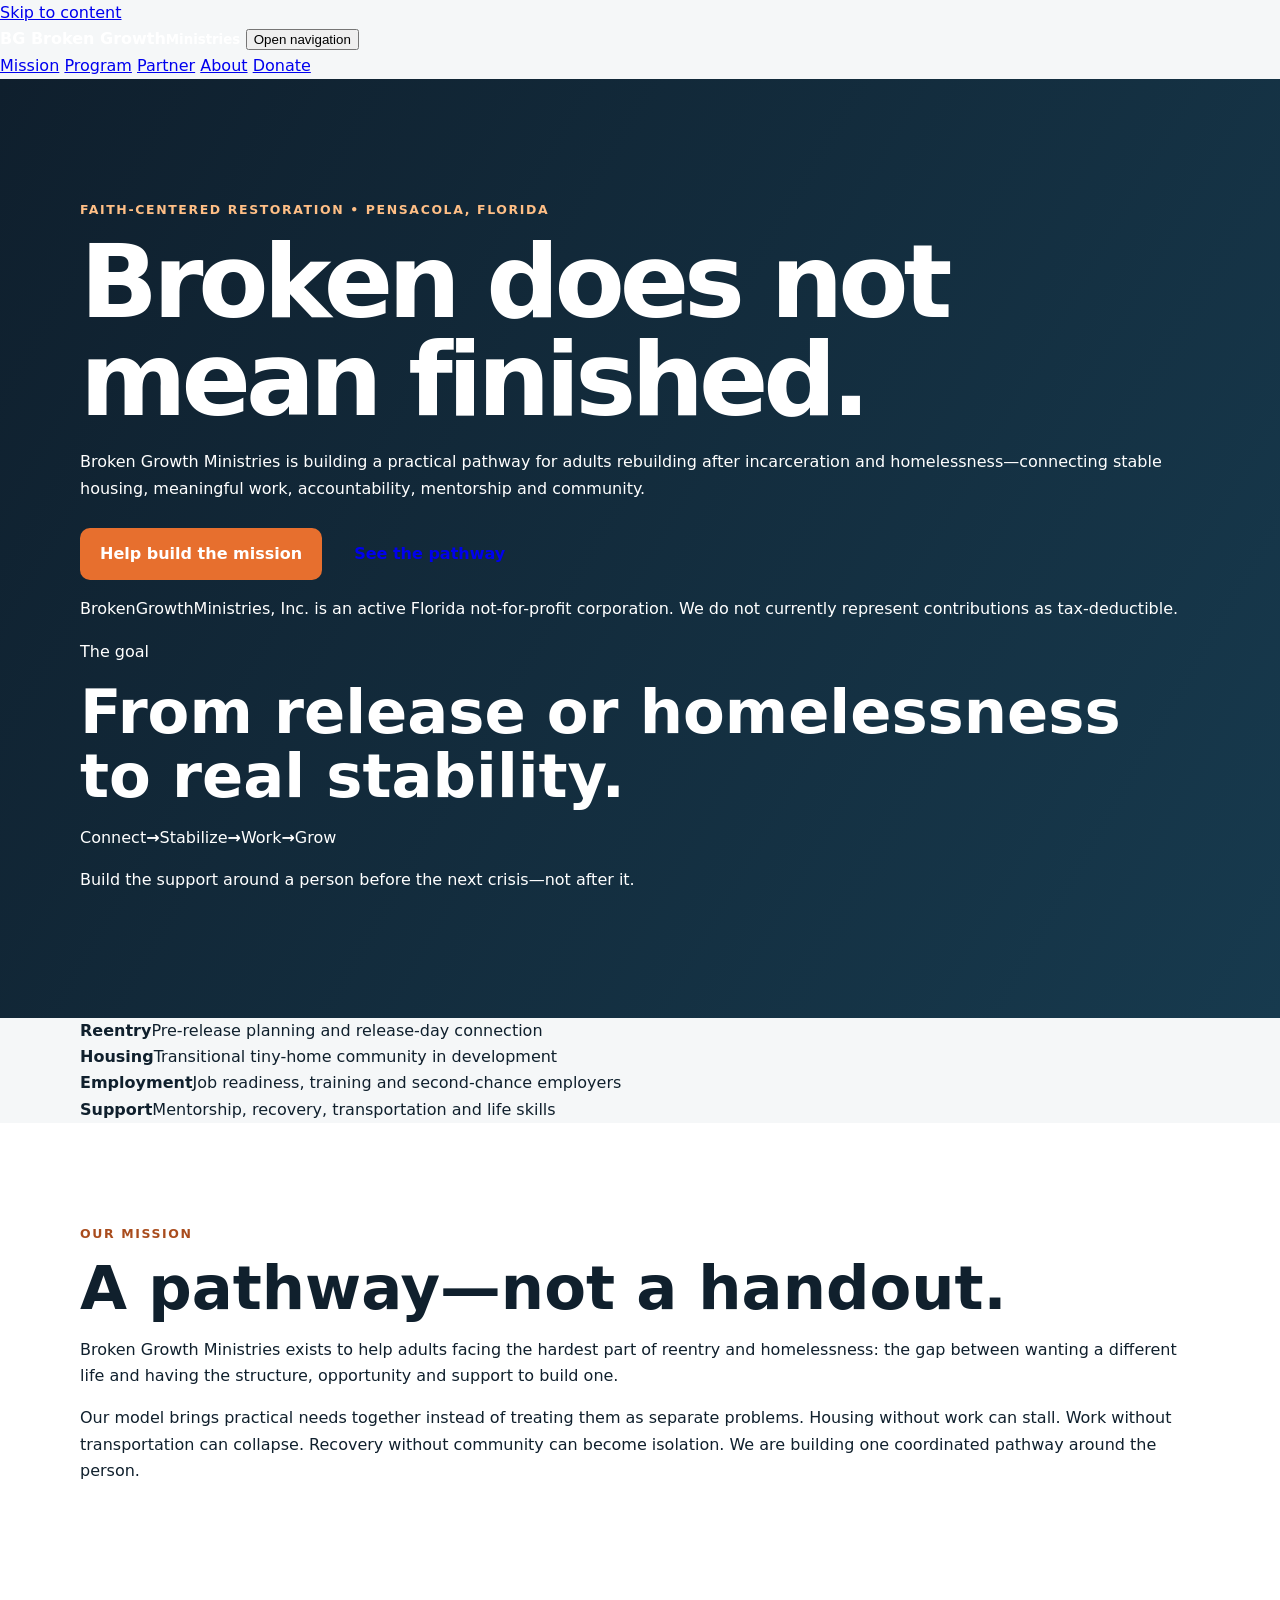
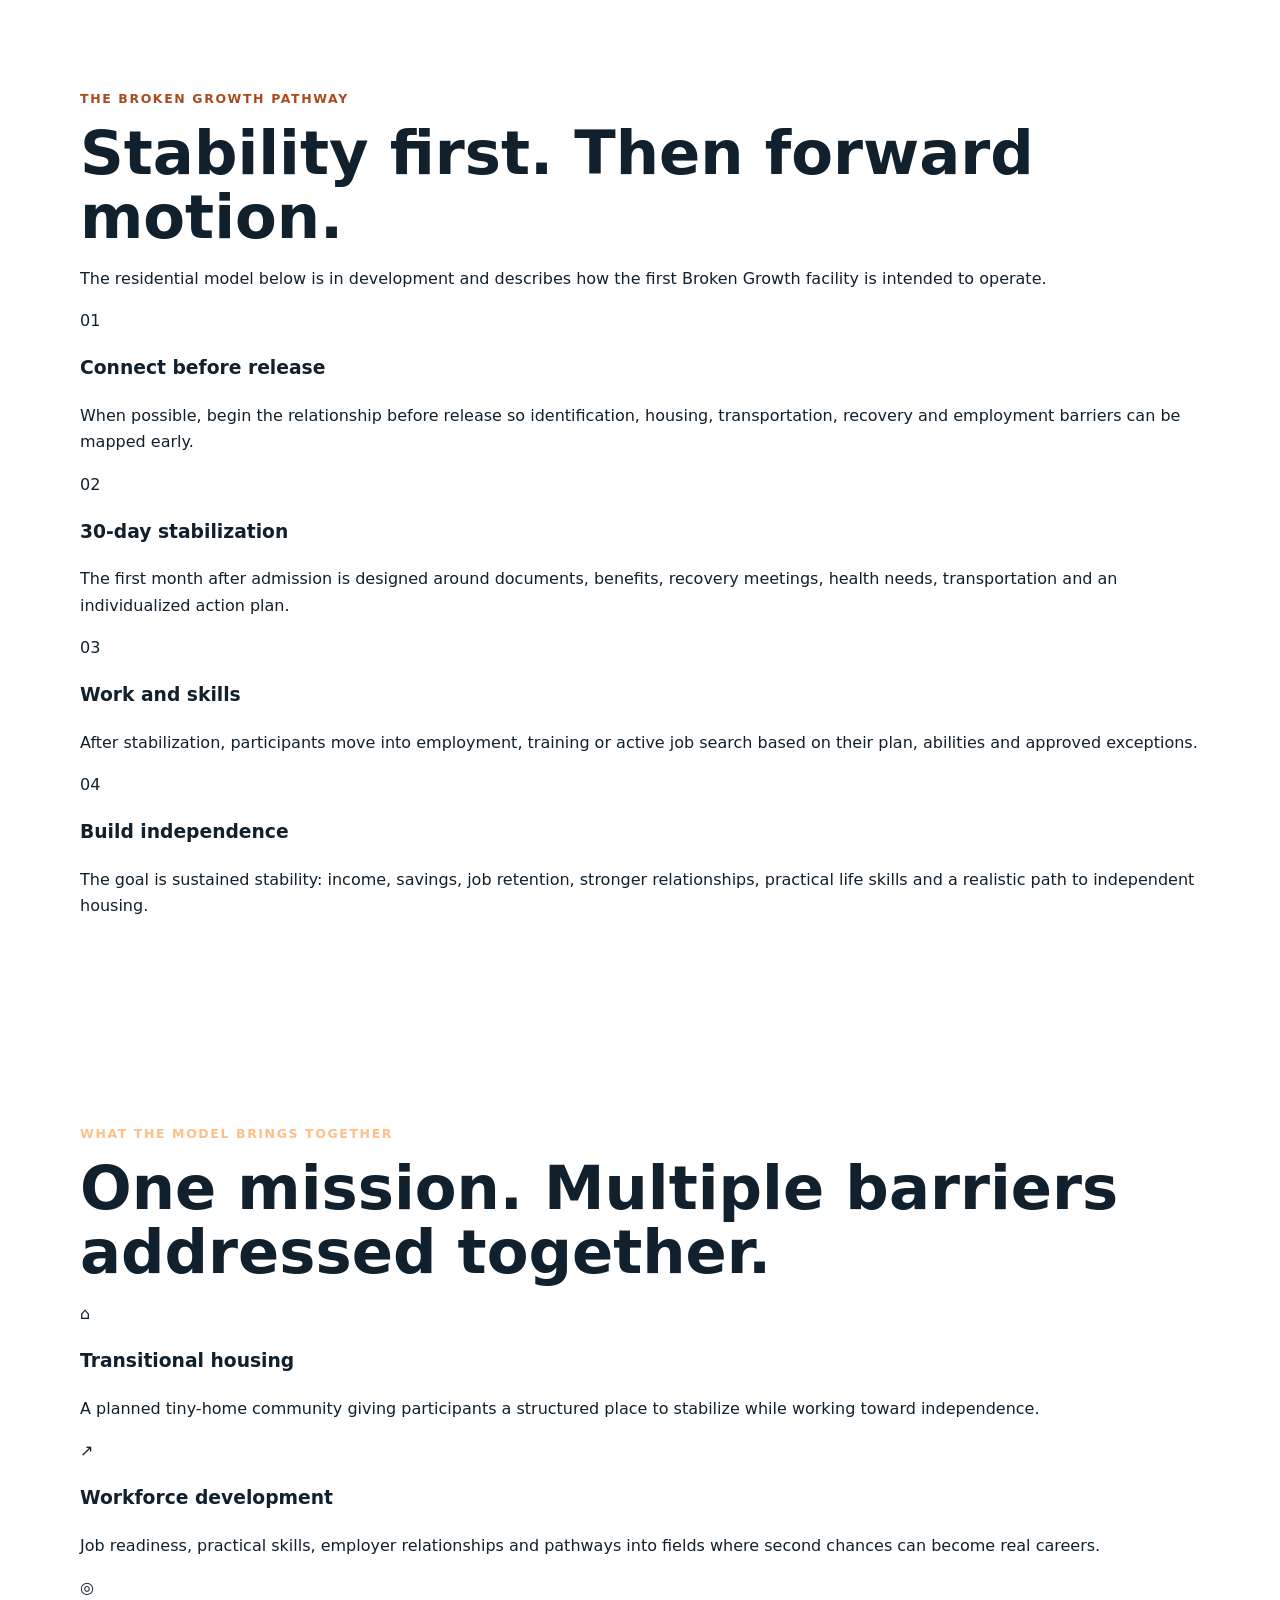
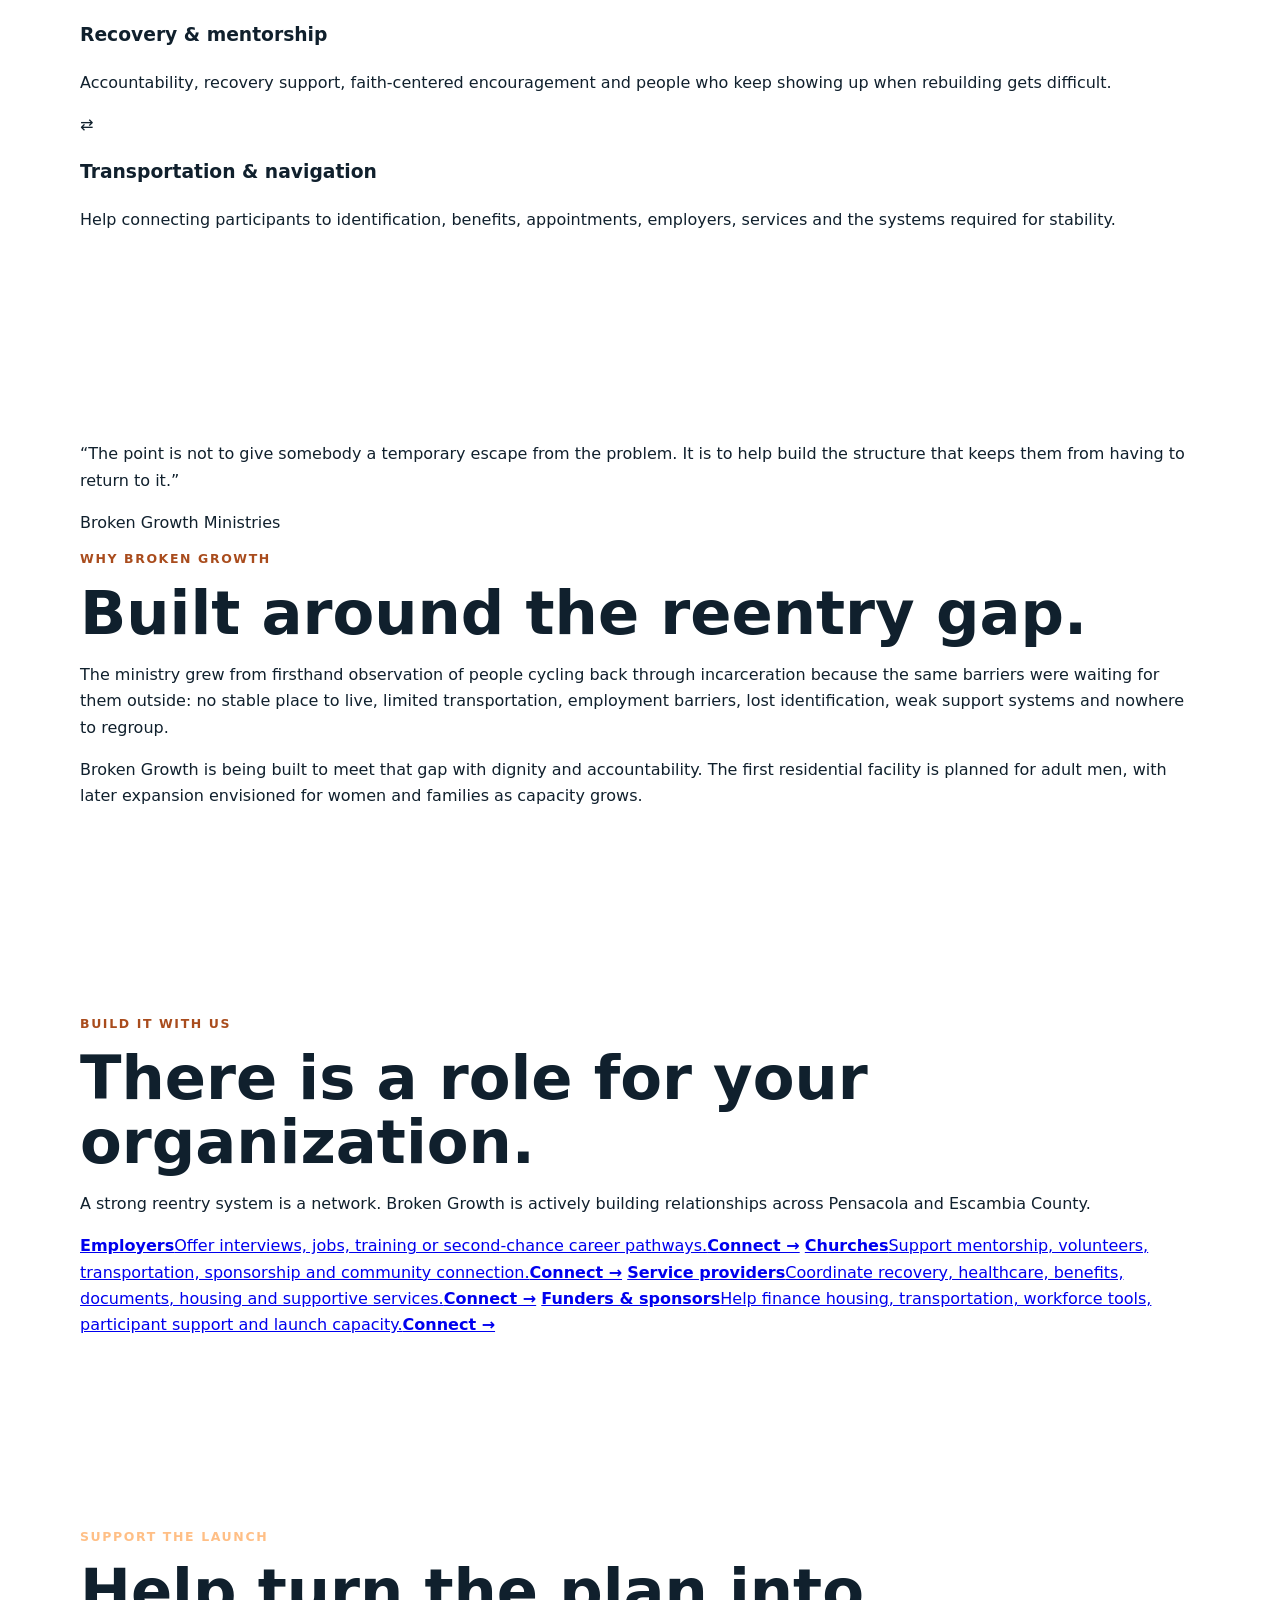
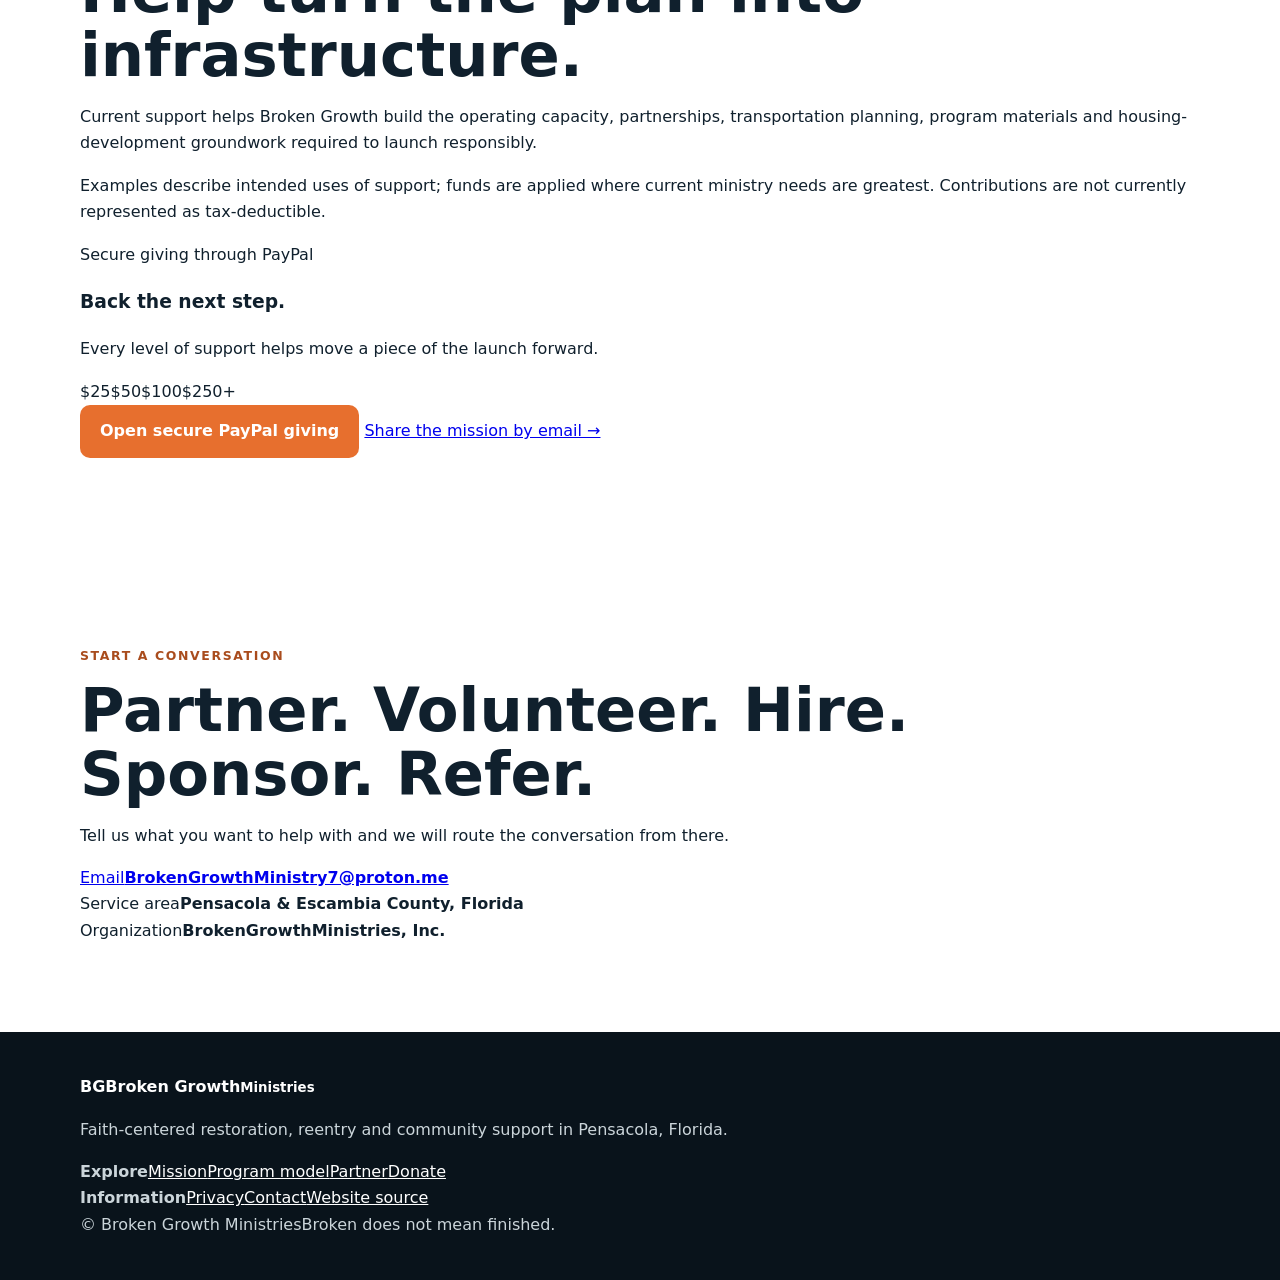
==== commit c2af6494: "Build production ministry website structure" ====
--- a/index.html
+++ b/index.html
@@ -2,28 +2,224 @@
 <html lang="en">
 <head>
   <meta charset="utf-8">
-  <meta name="viewport" content="width=device-width,initial-scale=1">
+  <meta name="viewport" content="width=device-width,initial-scale=1,viewport-fit=cover">
+  <meta name="theme-color" content="#0d1f2d">
+  <meta name="robots" content="index,follow,max-image-preview:large">
   <title>Broken Growth Ministries | Reentry, Housing & Hope in Pensacola</title>
-  <meta name="description" content="Help Broken Growth Ministries launch practical reentry, housing and employment support in Pensacola and Escambia County.">
-  <meta property="og:title" content="Broken Growth Ministries | Help Build the Next Chapter">
-  <meta property="og:description" content="Support practical reentry, housing, employment and restoration work in Pensacola.">
+  <meta name="description" content="Broken Growth Ministries is building a faith-centered pathway from incarceration and homelessness toward housing, employment, stability and independence in Pensacola and Escambia County, Florida.">
+  <link rel="canonical" href="https://timhydro.github.io/brokengrowth/">
+  <meta property="og:title" content="Broken Growth Ministries | Broken does not mean finished">
+  <meta property="og:description" content="Help build a practical reentry and restoration pathway connecting housing, employment, mentorship and community support in Pensacola.">
   <meta property="og:type" content="website">
   <meta property="og:url" content="https://timhydro.github.io/brokengrowth/">
+  <meta property="og:site_name" content="Broken Growth Ministries">
+  <meta name="twitter:card" content="summary_large_image">
+  <link rel="manifest" href="site.webmanifest">
   <link rel="stylesheet" href="styles.css">
+  <script type="application/ld+json">
+  {
+    "@context":"https://schema.org",
+    "@type":"NonprofitOrganization",
+    "name":"Broken Growth Ministries",
+    "url":"https://timhydro.github.io/brokengrowth/",
+    "email":"BrokenGrowthMinistry7@proton.me",
+    "areaServed":{"@type":"AdministrativeArea","name":"Pensacola and Escambia County, Florida"},
+    "description":"A Florida not-for-profit ministry building reentry, housing, employment and supportive-community pathways for adults rebuilding after incarceration and homelessness."
+  }
+  </script>
 </head>
 <body>
-  <header class="nav"><a class="brand" href="#top">Broken Growth Ministries</a><nav><a href="#mission">Mission</a><a href="#launch">Launch Fund</a><a href="#missionfund">MissionFund</a><a href="#partner">Partner</a><a class="donate" data-event="donate_click" href="https://www.paypal.com/donate/?hosted_button_id=7B33SKHE49TPA" target="_blank" rel="noopener">Donate</a></nav></header>
-  <main id="top">
-    <section class="hero"><div class="wrap"><p class="eyebrow">Faith-centered restoration • Pensacola, Florida</p><h1>Broken does not mean finished.</h1><p class="lead">We help adults rebuilding after incarceration and homelessness move toward safe housing, meaningful work, supportive community, and lasting independence.</p><div class="actions"><a class="button primary" data-event="donate_click" href="https://www.paypal.com/donate/?hosted_button_id=7B33SKHE49TPA" target="_blank" rel="noopener">Give to the launch fund</a><a class="button secondary" href="#launch">See what support builds</a></div><p class="trust">BrokenGrowthMinistries, Inc. is an active Florida not-for-profit corporation. This site does not represent gifts as tax-deductible unless and until authoritative tax status supports that statement.</p></div></section>
-    <section id="launch" class="section launch"><div class="wrap"><p class="eyebrow dark">Launch fund</p><h2>Help move the mission from planning to service.</h2><p class="lead darklead">Gifts received now support practical startup work: community and jail partnerships, transportation coordination, program materials, responsible operations and planning for transitional housing.</p><div class="giving-grid"><article><strong>$25</strong><h3>Build the foundation</h3><p>Helps with outreach, printing, program materials and administrative startup needs.</p></article><article><strong>$50</strong><h3>Move the work forward</h3><p>Helps support local coordination, transportation planning and partner engagement.</p></article><article><strong>$100+</strong><h3>Strengthen launch capacity</h3><p>Helps build the operating capacity needed to serve people responsibly and consistently.</p></article></div><p class="fineprint">Examples show how support can help; gifts are applied where the ministry's launch needs are greatest. BrokenGrowthMinistries, Inc. is an active Florida not-for-profit corporation. We do not currently represent contributions as tax-deductible.</p><div class="actions"><a class="button primary large" data-event="launch_fund_click" href="https://www.paypal.com/donate/?hosted_button_id=7B33SKHE49TPA" target="_blank" rel="noopener">Give securely with PayPal</a><a class="button secondary darkbtn" data-event="share_email_click" href="mailto:?subject=Help%20Broken%20Growth%20Ministries%20launch&body=Broken%20Growth%20Ministries%20is%20building%20a%20reentry%2C%20housing%20and%20employment%20pathway%20in%20Pensacola.%20You%20can%20learn%20more%20or%20support%20the%20launch%20here%3A%20https%3A%2F%2Ftimhydro.github.io%2Fbrokengrowth%2F">Share by email</a></div></div></section>
-    <section id="mission" class="section"><div class="wrap"><p class="eyebrow dark">Our mission</p><h2>A pathway—not a handout.</h2><p>Broken Growth Ministries is building a practical reentry and restoration pathway connecting housing, employment, mentorship, recovery support, life skills, transportation and community relationships.</p></div></section>
-    <section id="programs" class="section alt"><div class="wrap"><h2>What we are building</h2><div class="grid"><article><h3>Housing</h3><p>Transitional tiny-home housing designed to replace instability with structure, dignity and a place to rebuild.</p></article><article><h3>Employment</h3><p>Job connections, skills development and advancement pathways supporting long-term independence.</p></article><article><h3>Whole-person support</h3><p>Mentorship, life skills, recovery support, resource navigation and dependable community.</p></article><article><h3>Pre-release connection</h3><p>Relationship-building before release so reentry planning begins before the first day back in the community.</p></article></div></div></section>
-    <section class="section support"><div class="wrap split"><div><p class="eyebrow dark">Why support now</p><h2>Help build the next chapter.</h2><p>Support can help develop housing, transportation, training, participant care and the operating capacity needed to launch and sustain the ministry responsibly.</p></div><div class="card"><h3>Current giving path</h3><p>Use the secure PayPal donation page below. Recurring giving will only be promoted after that capability is verified.</p><a class="button primary" data-event="donate_click" href="https://www.paypal.com/donate/?hosted_button_id=7B33SKHE49TPA" target="_blank" rel="noopener">Open PayPal donation page</a></div></div></section>
-    <section id="missionfund" class="section missionfund"><div class="wrap split"><div><p class="eyebrow dark">Earned-income pilot</p><h2>MissionFund helps nonprofits find better-fit funding.</h2><p>MissionFund is Broken Growth Ministries' developing GrantBot-powered funding-intelligence service. We are opening a limited founding-pilot list for nonprofits that want organized opportunity matching, readiness tracking and a clearer funding pipeline.</p><p class="fineprint">Founding-pilot access is offered as a service, not a charitable contribution. Pricing and scope are confirmed before any paid engagement.</p></div><div class="card"><p class="pilot-price"><strong>$29</strong> founding pilot • first 30 days</p><h3>Funding matches without the research overload</h3><p>Includes an organization funding profile, prioritized opportunity matches, readiness tracking and a concise funding-pipeline summary. Limited to the first 10 qualified organizations.</p><p class="fineprint">We confirm fit and send a PayPal business invoice before service begins. No automatic renewal.</p><a class="button primary" data-event="missionfund_lead_click" href="mailto:BrokenGrowthMinistry7@proton.me?subject=MissionFund%20founding-pilot%20request&body=Organization%20name%3A%0AMission%3A%0AService%20area%3A%0ABest%20contact%3A">Request a MissionFund pilot</a></div></div></section>
-    <section id="partner" class="section"><div class="wrap"><p class="eyebrow dark">Get involved</p><h2>Volunteer, partner, hire, sponsor or connect.</h2><p>Broken Growth Ministries is seeking relationships with churches, businesses, employers, housing and reentry organizations, service providers, funders, volunteers and community leaders.</p><div class="actions"><a class="button primary" data-event="contact_email_click" href="mailto:BrokenGrowthMinistry7@proton.me">Contact Broken Growth</a><a class="button secondary darkbtn" href="https://www.paypal.com/donate/?hosted_button_id=7B33SKHE49TPA" target="_blank" rel="noopener">Donate</a></div></div></section>
+  <a class="skip-link" href="#main">Skip to content</a>
+
+  <header class="site-header" data-header>
+    <div class="nav-wrap">
+      <a class="brand" href="#top" aria-label="Broken Growth Ministries home">
+        <span class="brand-mark" aria-hidden="true">BG</span>
+        <span class="brand-copy"><strong>Broken Growth</strong><small>Ministries</small></span>
+      </a>
+      <button class="menu-toggle" type="button" aria-expanded="false" aria-controls="site-nav" data-menu-toggle>
+        <span class="sr-only">Open navigation</span><span></span><span></span><span></span>
+      </button>
+      <nav id="site-nav" class="site-nav" aria-label="Primary navigation" data-menu>
+        <a href="#mission">Mission</a>
+        <a href="#pathway">Program</a>
+        <a href="#partners">Partner</a>
+        <a href="#about">About</a>
+        <a class="nav-give" data-event="donate_click" href="https://www.paypal.com/donate/?hosted_button_id=7B33SKHE49TPA" target="_blank" rel="noopener noreferrer">Donate</a>
+      </nav>
+    </div>
+  </header>
+
+  <main id="main">
+    <section id="top" class="hero">
+      <div class="hero-glow" aria-hidden="true"></div>
+      <div class="wrap hero-grid">
+        <div class="hero-copy">
+          <p class="eyebrow">Faith-centered restoration • Pensacola, Florida</p>
+          <h1>Broken does not mean finished.</h1>
+          <p class="hero-lead">Broken Growth Ministries is building a practical pathway for adults rebuilding after incarceration and homelessness—connecting stable housing, meaningful work, accountability, mentorship and community.</p>
+          <div class="actions">
+            <a class="button primary" data-event="donate_click" href="https://www.paypal.com/donate/?hosted_button_id=7B33SKHE49TPA" target="_blank" rel="noopener noreferrer">Help build the mission</a>
+            <a class="button ghost" href="#pathway">See the pathway</a>
+          </div>
+          <p class="legal-note">BrokenGrowthMinistries, Inc. is an active Florida not-for-profit corporation. We do not currently represent contributions as tax-deductible.</p>
+        </div>
+        <aside class="hero-card" aria-label="Mission focus">
+          <p class="card-kicker">The goal</p>
+          <h2>From release or homelessness to real stability.</h2>
+          <div class="mini-path">
+            <span>Connect</span><b>→</b><span>Stabilize</span><b>→</b><span>Work</span><b>→</b><span>Grow</span>
+          </div>
+          <p>Build the support around a person before the next crisis—not after it.</p>
+        </aside>
+      </div>
+    </section>
+
+    <section class="signal-bar" aria-label="Program priorities">
+      <div class="wrap signal-grid">
+        <div><strong>Reentry</strong><span>Pre-release planning and release-day connection</span></div>
+        <div><strong>Housing</strong><span>Transitional tiny-home community in development</span></div>
+        <div><strong>Employment</strong><span>Job readiness, training and second-chance employers</span></div>
+        <div><strong>Support</strong><span>Mentorship, recovery, transportation and life skills</span></div>
+      </div>
+    </section>
+
+    <section id="mission" class="section">
+      <div class="wrap two-col intro-grid">
+        <div>
+          <p class="eyebrow dark">Our mission</p>
+          <h2>A pathway—not a handout.</h2>
+        </div>
+        <div class="prose large-prose">
+          <p>Broken Growth Ministries exists to help adults facing the hardest part of reentry and homelessness: the gap between wanting a different life and having the structure, opportunity and support to build one.</p>
+          <p>Our model brings practical needs together instead of treating them as separate problems. Housing without work can stall. Work without transportation can collapse. Recovery without community can become isolation. We are building one coordinated pathway around the person.</p>
+        </div>
+      </div>
+    </section>
+
+    <section id="pathway" class="section pathway-section">
+      <div class="wrap">
+        <div class="section-heading">
+          <p class="eyebrow dark">The Broken Growth pathway</p>
+          <h2>Stability first. Then forward motion.</h2>
+          <p>The residential model below is in development and describes how the first Broken Growth facility is intended to operate.</p>
+        </div>
+        <div class="steps">
+          <article class="step-card">
+            <span class="step-number">01</span>
+            <h3>Connect before release</h3>
+            <p>When possible, begin the relationship before release so identification, housing, transportation, recovery and employment barriers can be mapped early.</p>
+          </article>
+          <article class="step-card">
+            <span class="step-number">02</span>
+            <h3>30-day stabilization</h3>
+            <p>The first month after admission is designed around documents, benefits, recovery meetings, health needs, transportation and an individualized action plan.</p>
+          </article>
+          <article class="step-card">
+            <span class="step-number">03</span>
+            <h3>Work and skills</h3>
+            <p>After stabilization, participants move into employment, training or active job search based on their plan, abilities and approved exceptions.</p>
+          </article>
+          <article class="step-card">
+            <span class="step-number">04</span>
+            <h3>Build independence</h3>
+            <p>The goal is sustained stability: income, savings, job retention, stronger relationships, practical life skills and a realistic path to independent housing.</p>
+          </article>
+        </div>
+      </div>
+    </section>
+
+    <section class="section model-section">
+      <div class="wrap">
+        <div class="section-heading narrow">
+          <p class="eyebrow light">What the model brings together</p>
+          <h2>One mission. Multiple barriers addressed together.</h2>
+        </div>
+        <div class="model-grid">
+          <article><span class="icon" aria-hidden="true">⌂</span><h3>Transitional housing</h3><p>A planned tiny-home community giving participants a structured place to stabilize while working toward independence.</p></article>
+          <article><span class="icon" aria-hidden="true">↗</span><h3>Workforce development</h3><p>Job readiness, practical skills, employer relationships and pathways into fields where second chances can become real careers.</p></article>
+          <article><span class="icon" aria-hidden="true">◎</span><h3>Recovery & mentorship</h3><p>Accountability, recovery support, faith-centered encouragement and people who keep showing up when rebuilding gets difficult.</p></article>
+          <article><span class="icon" aria-hidden="true">⇄</span><h3>Transportation & navigation</h3><p>Help connecting participants to identification, benefits, appointments, employers, services and the systems required for stability.</p></article>
+        </div>
+      </div>
+    </section>
+
+    <section id="about" class="section story-section">
+      <div class="wrap story-grid">
+        <div class="quote-panel">
+          <p>“The point is not to give somebody a temporary escape from the problem. It is to help build the structure that keeps them from having to return to it.”</p>
+          <span>Broken Growth Ministries</span>
+        </div>
+        <div>
+          <p class="eyebrow dark">Why Broken Growth</p>
+          <h2>Built around the reentry gap.</h2>
+          <p>The ministry grew from firsthand observation of people cycling back through incarceration because the same barriers were waiting for them outside: no stable place to live, limited transportation, employment barriers, lost identification, weak support systems and nowhere to regroup.</p>
+          <p>Broken Growth is being built to meet that gap with dignity and accountability. The first residential facility is planned for adult men, with later expansion envisioned for women and families as capacity grows.</p>
+        </div>
+      </div>
+    </section>
+
+    <section id="partners" class="section partner-section">
+      <div class="wrap">
+        <div class="section-heading narrow">
+          <p class="eyebrow dark">Build it with us</p>
+          <h2>There is a role for your organization.</h2>
+          <p>A strong reentry system is a network. Broken Growth is actively building relationships across Pensacola and Escambia County.</p>
+        </div>
+        <div class="partner-grid">
+          <a class="partner-card" data-event="partner_employer_click" href="mailto:BrokenGrowthMinistry7@proton.me?subject=Employer%20partnership%20with%20Broken%20Growth"><strong>Employers</strong><span>Offer interviews, jobs, training or second-chance career pathways.</span><b>Connect →</b></a>
+          <a class="partner-card" data-event="partner_church_click" href="mailto:BrokenGrowthMinistry7@proton.me?subject=Church%20partnership%20with%20Broken%20Growth"><strong>Churches</strong><span>Support mentorship, volunteers, transportation, sponsorship and community connection.</span><b>Connect →</b></a>
+          <a class="partner-card" data-event="partner_service_click" href="mailto:BrokenGrowthMinistry7@proton.me?subject=Service%20partnership%20with%20Broken%20Growth"><strong>Service providers</strong><span>Coordinate recovery, healthcare, benefits, documents, housing and supportive services.</span><b>Connect →</b></a>
+          <a class="partner-card" data-event="partner_funder_click" href="mailto:BrokenGrowthMinistry7@proton.me?subject=Funding%20or%20sponsorship%20conversation"><strong>Funders & sponsors</strong><span>Help finance housing, transportation, workforce tools, participant support and launch capacity.</span><b>Connect →</b></a>
+        </div>
+      </div>
+    </section>
+
+    <section id="give" class="section give-section">
+      <div class="wrap give-grid">
+        <div>
+          <p class="eyebrow light">Support the launch</p>
+          <h2>Help turn the plan into infrastructure.</h2>
+          <p>Current support helps Broken Growth build the operating capacity, partnerships, transportation planning, program materials and housing-development groundwork required to launch responsibly.</p>
+          <p class="legal-note light-note">Examples describe intended uses of support; funds are applied where current ministry needs are greatest. Contributions are not currently represented as tax-deductible.</p>
+        </div>
+        <div class="give-card">
+          <p class="give-label">Secure giving through PayPal</p>
+          <h3>Back the next step.</h3>
+          <p>Every level of support helps move a piece of the launch forward.</p>
+          <div class="amounts" aria-label="Example giving levels"><span>$25</span><span>$50</span><span>$100</span><span>$250+</span></div>
+          <a class="button primary full" data-event="donate_click" href="https://www.paypal.com/donate/?hosted_button_id=7B33SKHE49TPA" target="_blank" rel="noopener noreferrer">Open secure PayPal giving</a>
+          <a class="text-link" data-event="share_email_click" href="mailto:?subject=Broken%20Growth%20Ministries&body=Broken%20Growth%20Ministries%20is%20building%20a%20reentry%2C%20housing%20and%20employment%20pathway%20in%20Pensacola.%20Learn%20more%3A%20https%3A%2F%2Ftimhydro.github.io%2Fbrokengrowth%2F">Share the mission by email →</a>
+        </div>
+      </div>
+    </section>
+
+    <section id="contact" class="section contact-section">
+      <div class="wrap contact-grid">
+        <div>
+          <p class="eyebrow dark">Start a conversation</p>
+          <h2>Partner. Volunteer. Hire. Sponsor. Refer.</h2>
+          <p>Tell us what you want to help with and we will route the conversation from there.</p>
+        </div>
+        <div class="contact-card">
+          <a data-event="contact_email_click" href="mailto:BrokenGrowthMinistry7@proton.me?subject=Broken%20Growth%20Ministries%20connection"><span>Email</span><strong>BrokenGrowthMinistry7@proton.me</strong></a>
+          <div><span>Service area</span><strong>Pensacola & Escambia County, Florida</strong></div>
+          <div><span>Organization</span><strong>BrokenGrowthMinistries, Inc.</strong></div>
+        </div>
+      </div>
+    </section>
   </main>
-  <a class="mobile-give" data-event="mobile_donate_click" href="https://www.paypal.com/donate/?hosted_button_id=7B33SKHE49TPA" target="_blank" rel="noopener">Give to the launch fund</a>
-  <footer><div class="wrap"><strong>Broken Growth Ministries</strong><p>Pensacola • Escambia County • Florida</p><p><a href="mailto:BrokenGrowthMinistry7@proton.me">BrokenGrowthMinistry7@proton.me</a></p></div></footer>
+
+  <footer class="footer">
+    <div class="wrap footer-grid">
+      <div><a class="brand footer-brand" href="#top"><span class="brand-mark" aria-hidden="true">BG</span><span class="brand-copy"><strong>Broken Growth</strong><small>Ministries</small></span></a><p>Faith-centered restoration, reentry and community support in Pensacola, Florida.</p></div>
+      <div><strong>Explore</strong><a href="#mission">Mission</a><a href="#pathway">Program model</a><a href="#partners">Partner</a><a href="#give">Donate</a></div>
+      <div><strong>Information</strong><a href="privacy.html">Privacy</a><a href="mailto:BrokenGrowthMinistry7@proton.me">Contact</a><a href="https://github.com/timhydro/brokengrowth" target="_blank" rel="noopener noreferrer">Website source</a></div>
+    </div>
+    <div class="wrap footer-bottom"><span>© <span data-year></span> Broken Growth Ministries</span><span>Broken does not mean finished.</span></div>
+  </footer>
+
+  <a class="mobile-give" data-event="mobile_donate_click" href="https://www.paypal.com/donate/?hosted_button_id=7B33SKHE49TPA" target="_blank" rel="noopener noreferrer">Support Broken Growth</a>
   <script src="app.js" defer></script>
 </body>
 </html>
--- a/styles.css
+++ b/styles.css
@@ -1,2 +1,3 @@
 :root{--ink:#10202d;--navy:#12283a;--orange:#e76f2e;--cream:#fff7eb;--paper:#fff;--muted:#5d6b75;--line:#dce4e8}*{box-sizing:border-box}html{scroll-behavior:smooth}body{margin:0;font-family:Inter,system-ui,-apple-system,"Segoe UI",sans-serif;color:var(--ink);background:#f5f7f8;line-height:1.65}.wrap{width:min(1120px,calc(100% - 32px));margin:auto}.nav{position:sticky;top:0;z-index:20;display:flex;justify-content:space-between;align-items:center;gap:20px;padding:15px max(16px,calc((100% - 1120px)/2));background:rgba(16,32,45,.97);color:white}.brand,.nav a{color:white;text-decoration:none;font-weight:800}.nav nav{display:flex;gap:18px;align-items:center}.nav .donate{background:var(--orange);padding:9px 15px;border-radius:999px}.hero{color:white;background:linear-gradient(120deg,#0f1f2d,#173a4e);padding:108px 0}.eyebrow{text-transform:uppercase;letter-spacing:.13em;font-weight:900;font-size:.78rem;color:#ffbf86}.eyebrow.dark{color:#a94c1d}h1{font-size:clamp(3rem,8vw,6.5rem);line-height:.96;max-width:900px;margin:.5rem 0 1.25rem;letter-spacing:-.05em}h2{font-size:clamp(2rem,5vw,3.8rem);line-height:1.05;margin:.4rem 0 1rem}.lead{max-width:760px;font-size:1.24rem;color:#e5edf1}.actions{display:flex;gap:12px;flex-wrap:wrap;margin-top:26px}.button{display:inline-flex;padding:13px 20px;border-radius:10px;text-decoration:none;font-weight:900}.primary{background:var(--orange);color:white}.secondary{background:white;color:var(--ink)}.darkbtn{border:1px solid var(--line)}.trust{max-width:850px;font-size:.84rem;color:#c4d0d6;margin-top:22px}.section{padding:88px 0;background:white}.section.alt{background:var(--cream)}.section.support{background:#edf5f3}.grid{display:grid;grid-template-columns:repeat(2,1fr);gap:20px}.grid article,.card{background:white;border:1px solid var(--line);border-radius:18px;padding:26px;box-shadow:0 14px 40px rgba(16,32,45,.08)}.grid h3,.card h3{font-size:1.35rem;margin-top:0}.split{display:grid;grid-template-columns:1.1fr .9fr;gap:38px;align-items:center}footer{background:#09131b;color:#cbd5da;padding:42px 0}footer a{color:white}@media(max-width:760px){.nav nav a:not(.donate){display:none}.hero{padding:78px 0}.grid,.split{grid-template-columns:1fr}.section{padding:64px 0}.actions .button{width:100%;justify-content:center}}
 .launch{background:linear-gradient(180deg,#fff7eb,#fff)}.darklead{color:var(--ink);max-width:850px}.giving-grid{display:grid;grid-template-columns:repeat(3,1fr);gap:20px;margin:34px 0}.giving-grid article{background:white;border:1px solid var(--line);border-top:5px solid var(--orange);border-radius:18px;padding:26px;box-shadow:0 14px 40px rgba(16,32,45,.08)}.giving-grid strong{font-size:2.3rem;color:var(--orange)}.giving-grid h3{margin:.35rem 0}.fineprint{font-size:.88rem;color:var(--muted);max-width:900px}.large{font-size:1.08rem;padding:16px 24px}.missionfund{background:#eaf1f5}.mobile-give{display:none}@media(max-width:760px){.giving-grid{grid-template-columns:1fr}.mobile-give{display:block;position:fixed;z-index:30;left:14px;right:14px;bottom:12px;padding:14px;text-align:center;border-radius:12px;background:var(--orange);color:white;text-decoration:none;font-weight:900;box-shadow:0 12px 35px rgba(0,0,0,.25)}footer{padding-bottom:100px}}
+.pilot-price{margin:0 0 12px;color:var(--muted);font-weight:800}.pilot-price strong{font-size:2.3rem;color:var(--orange);margin-right:6px}
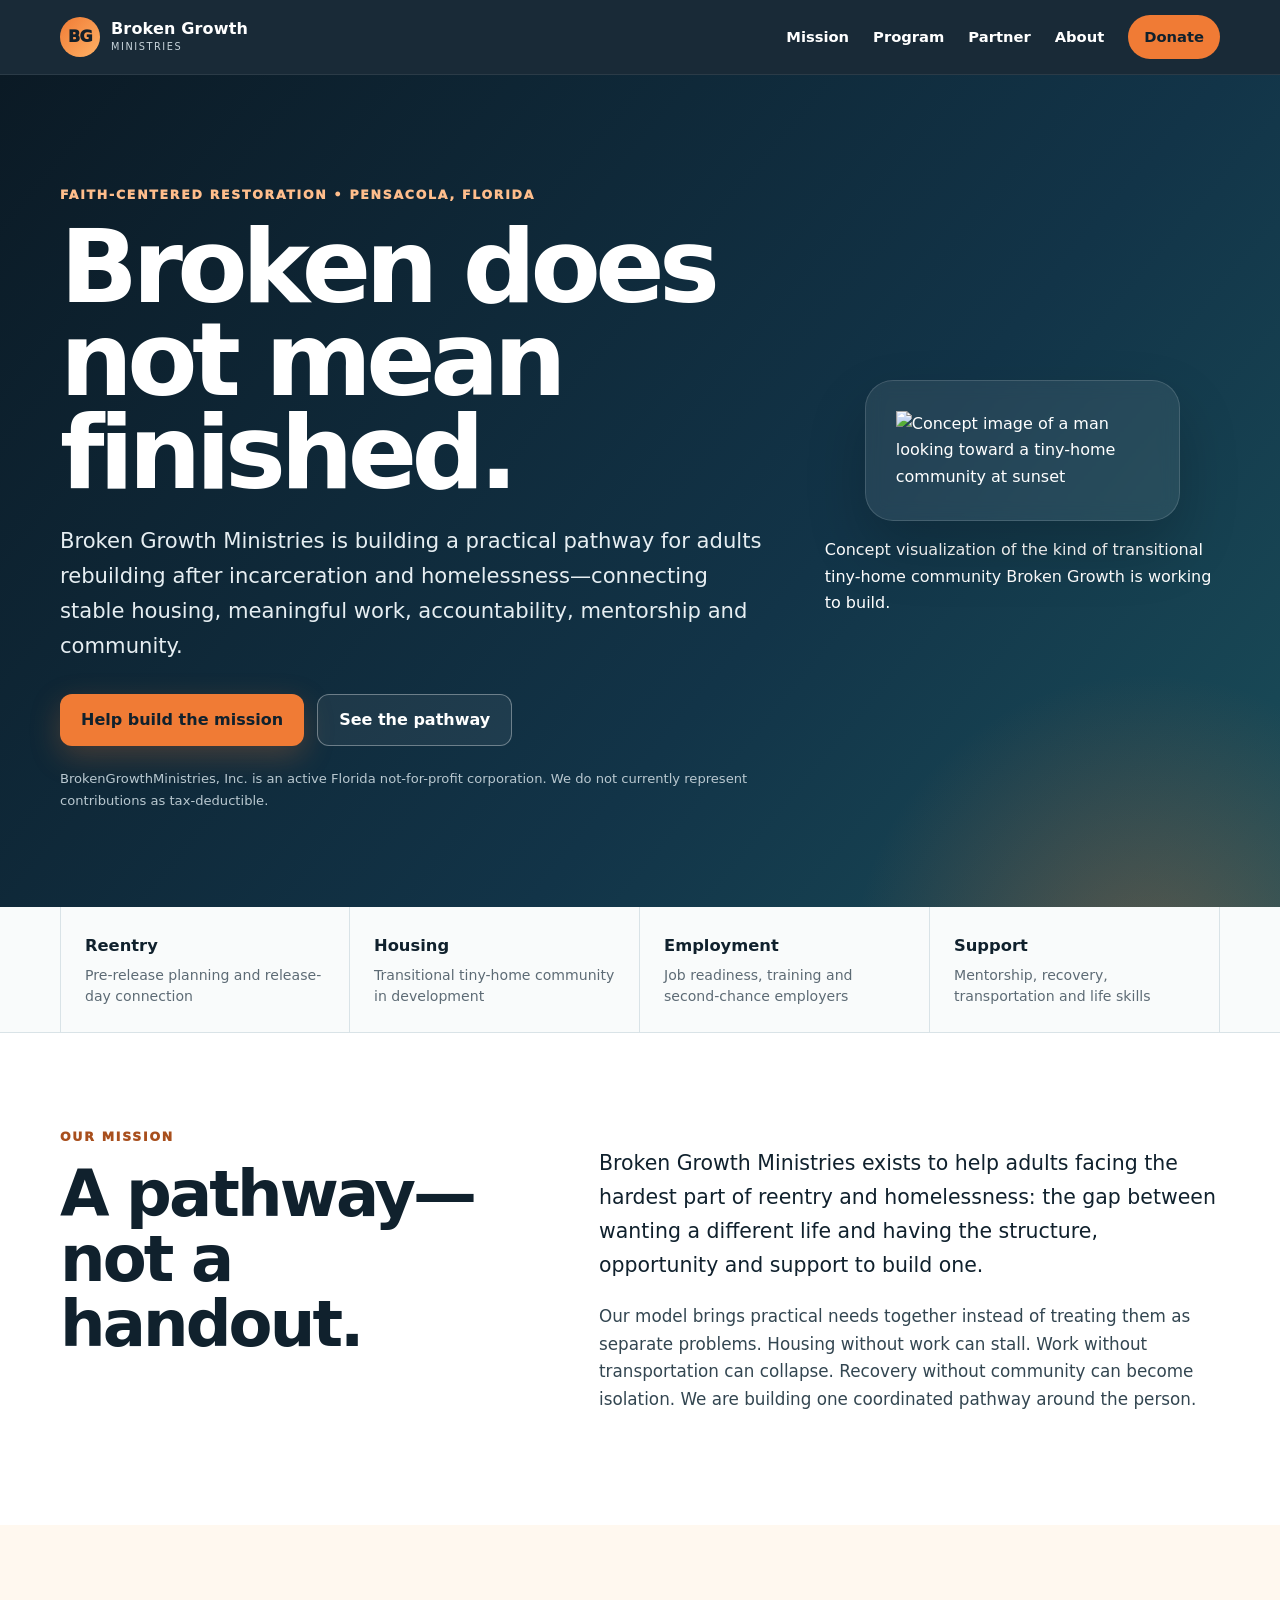
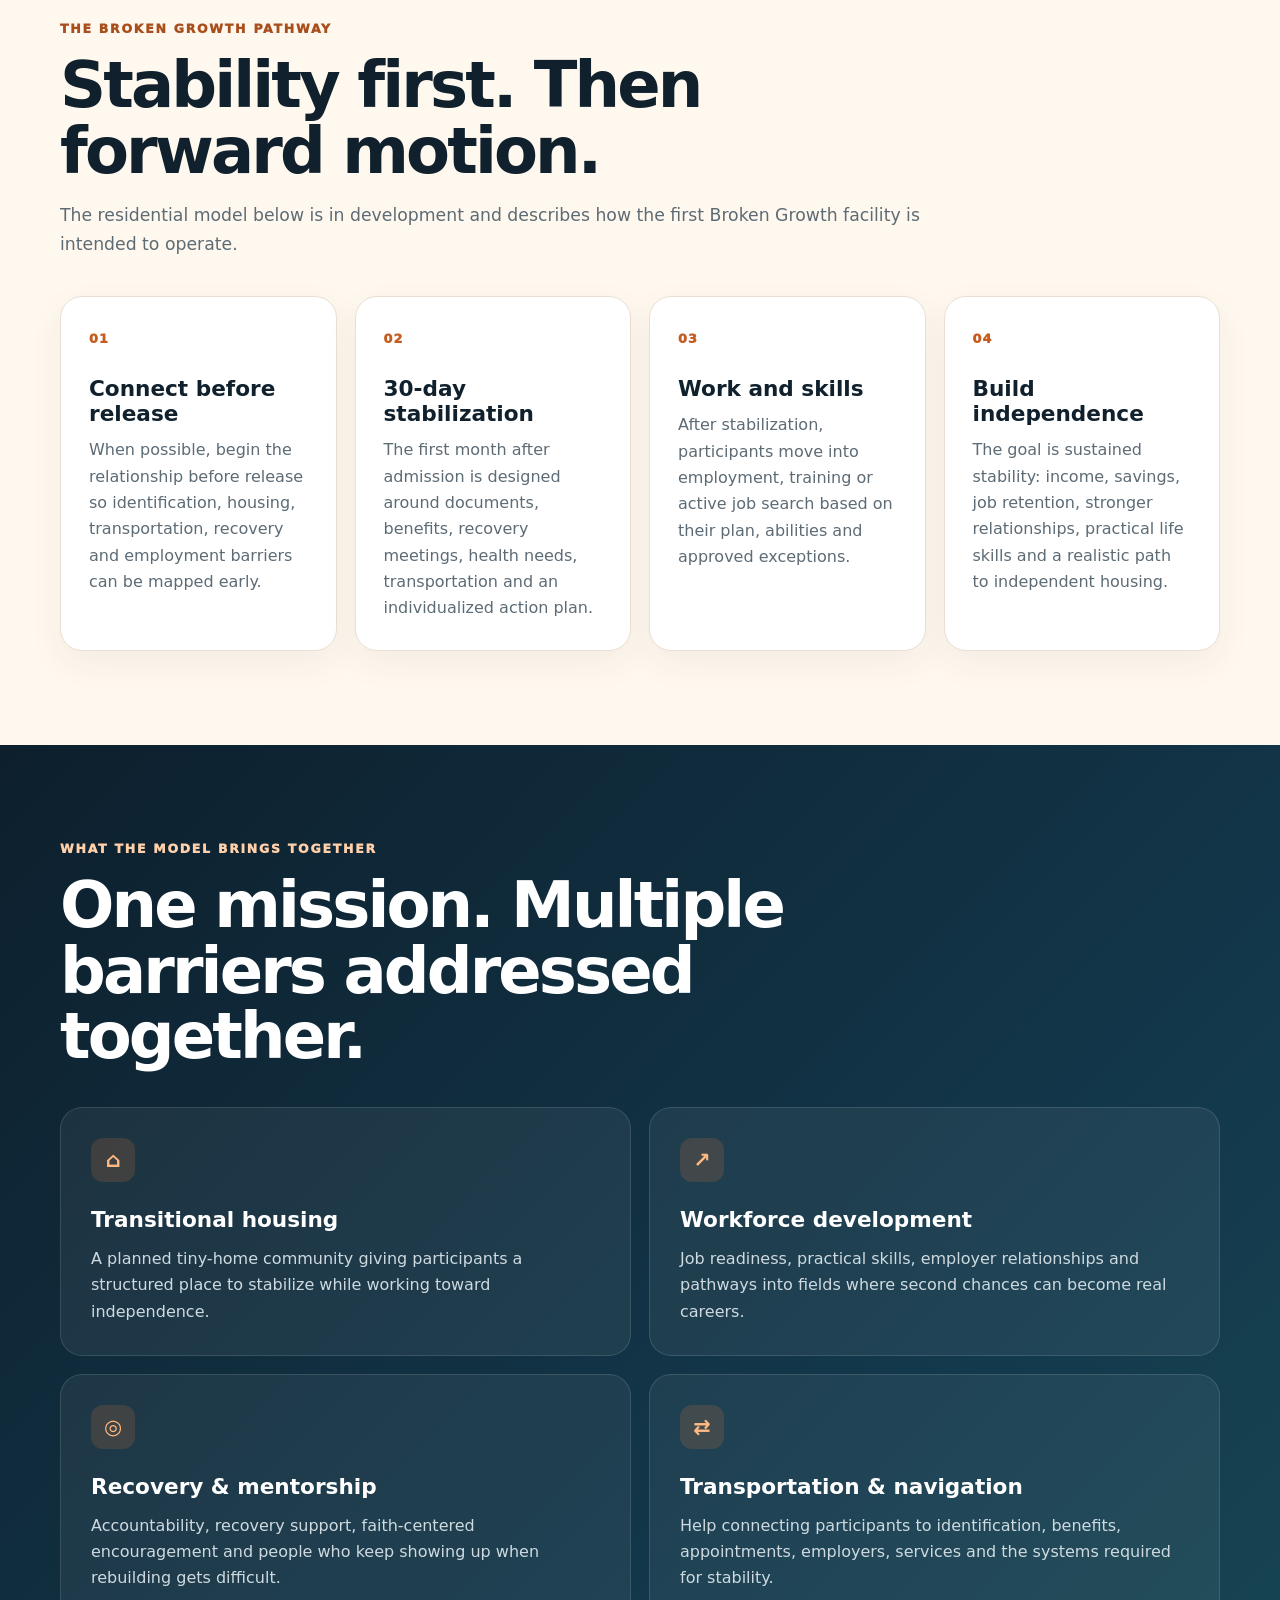
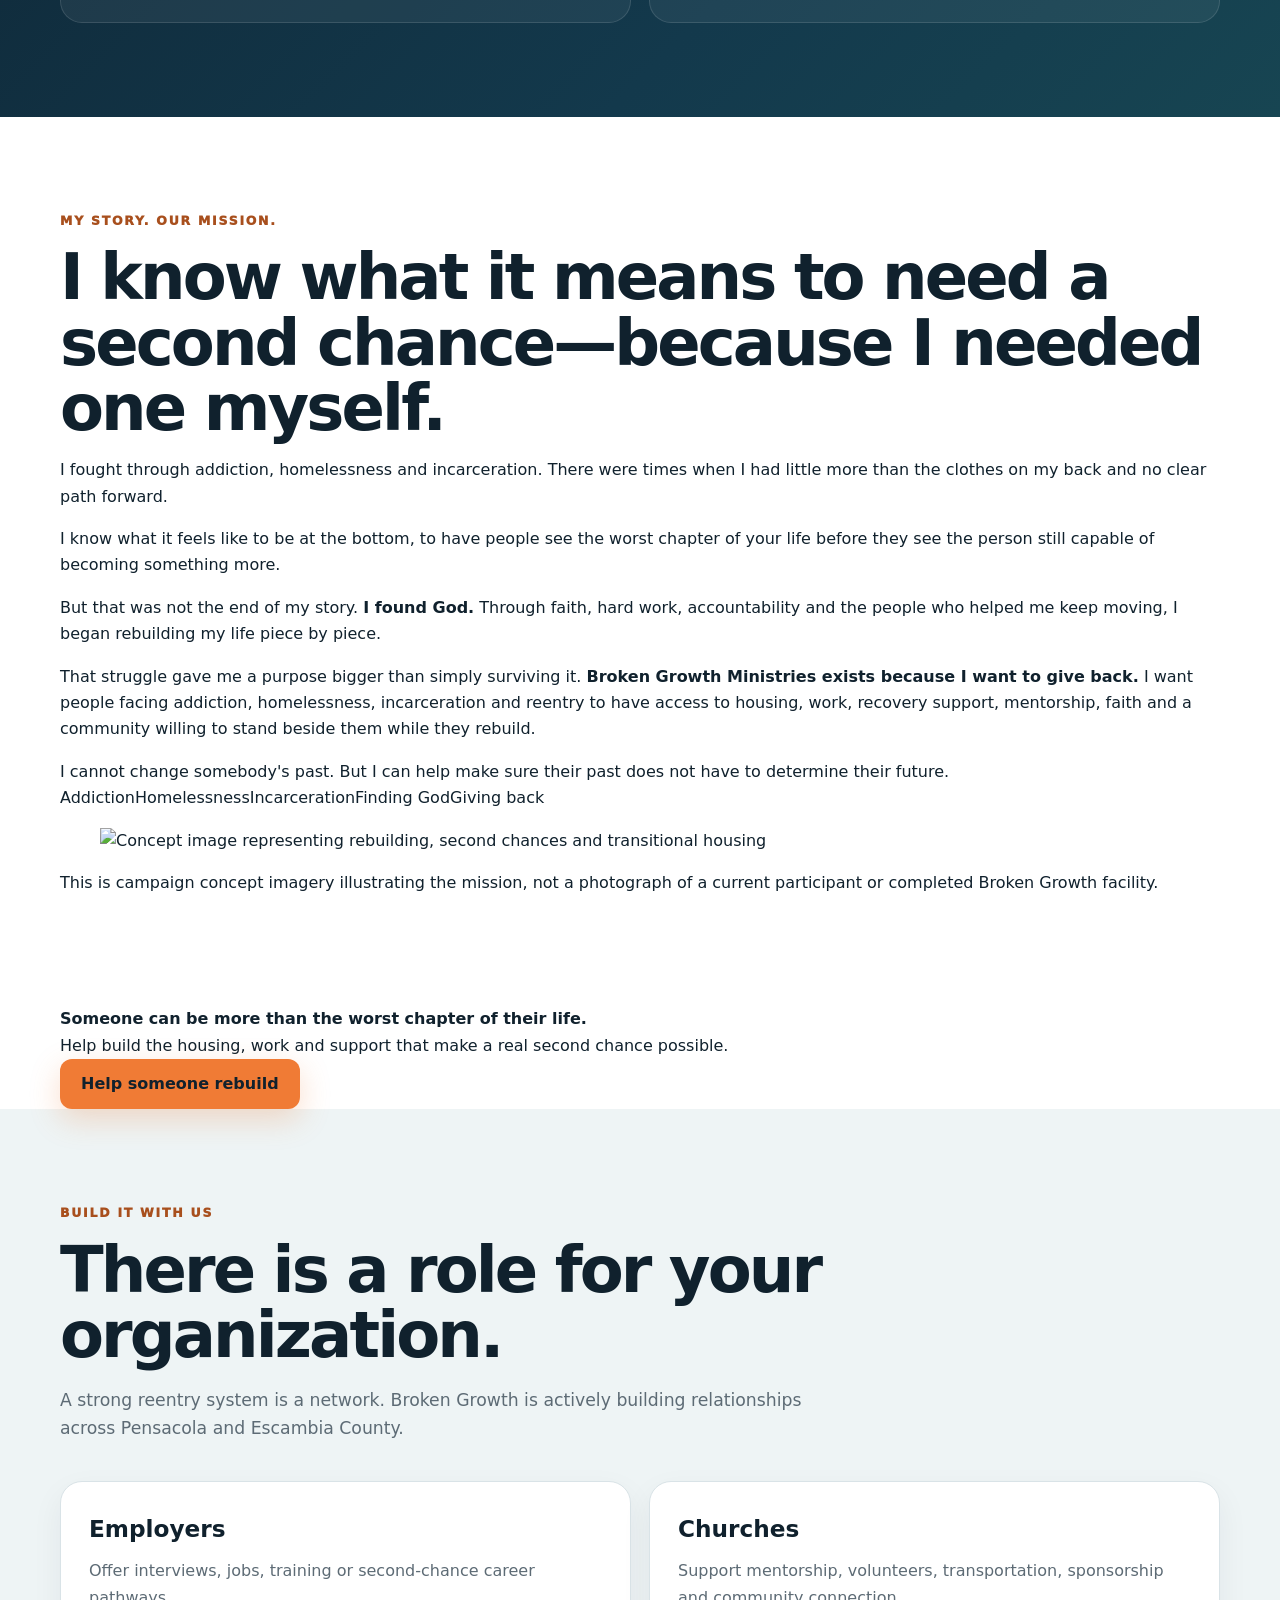
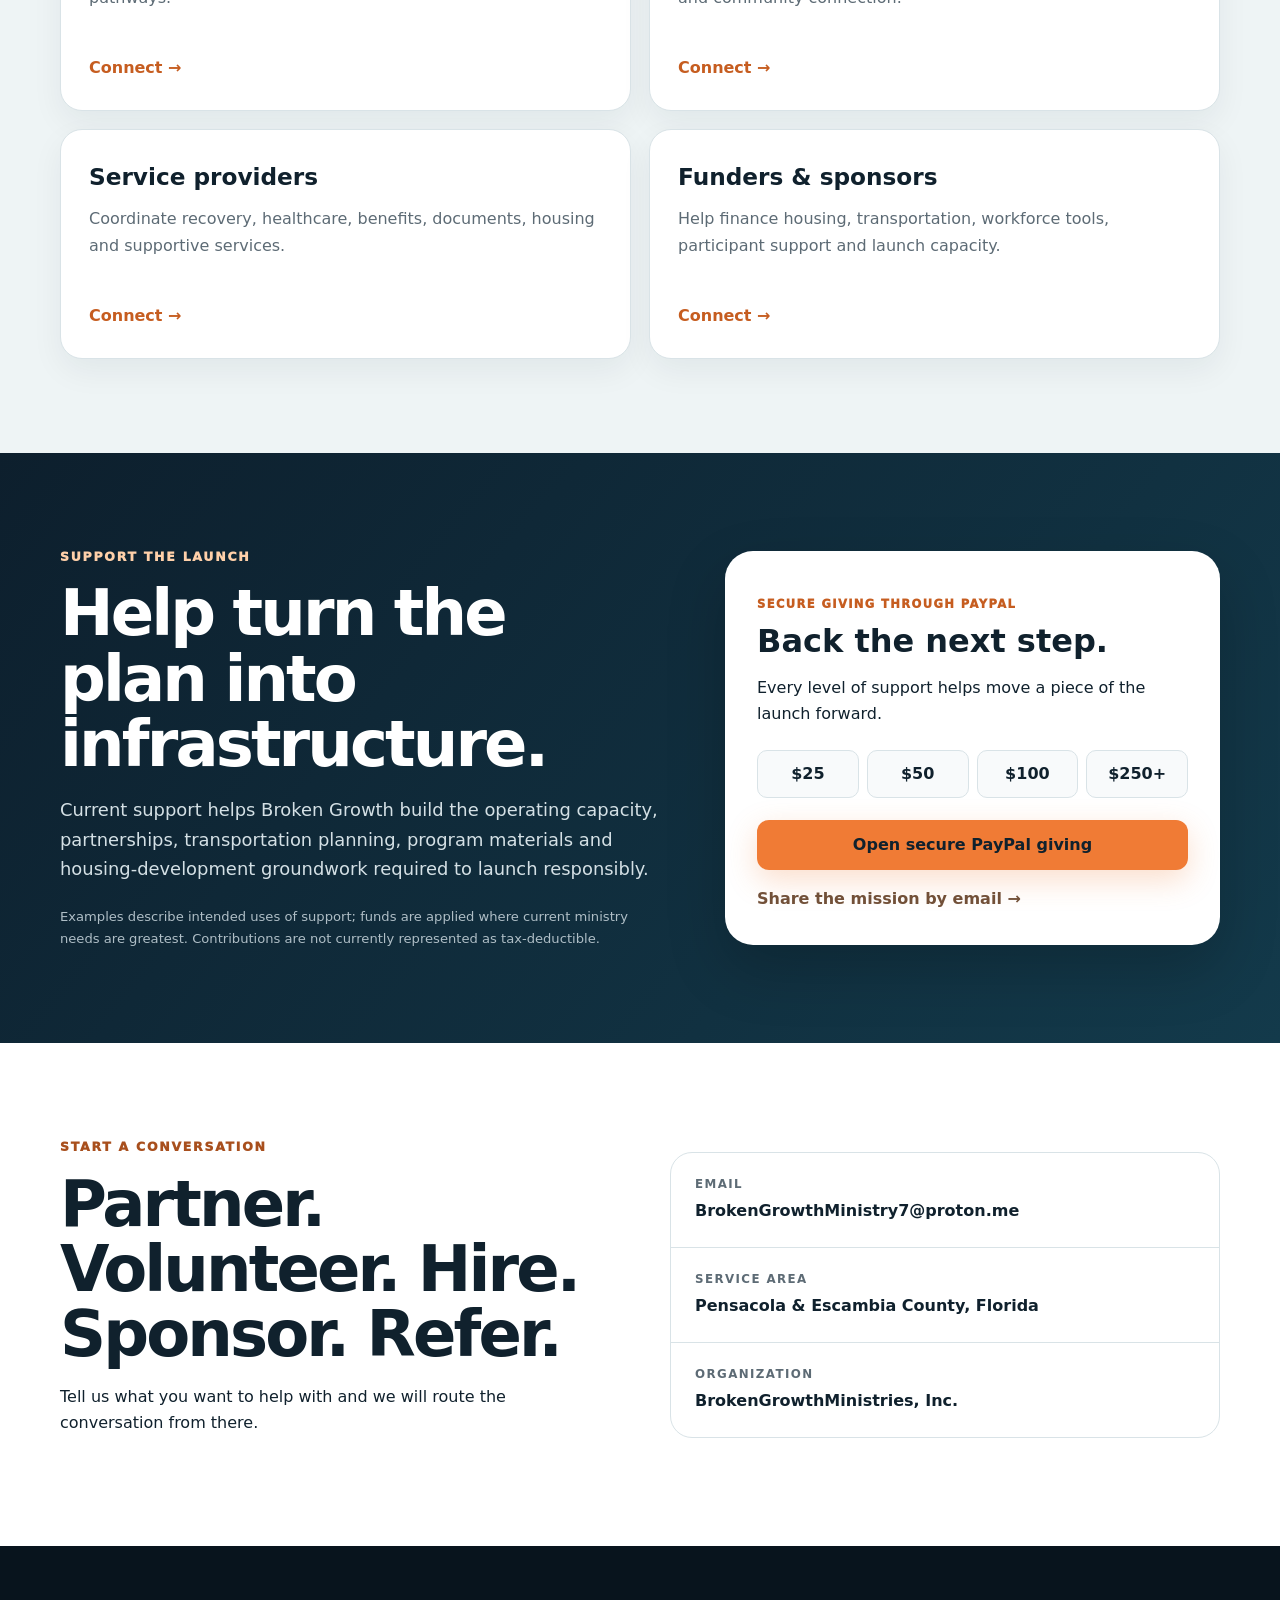
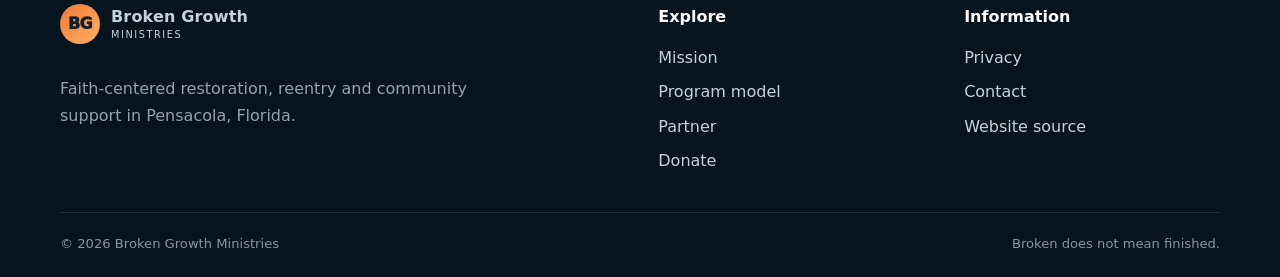
==== commit 2c42ac62: "Embed Broken Growth photos directly in the website" ====
--- a/index.html
+++ b/index.html
@@ -64,14 +64,12 @@
           </div>
           <p class="legal-note">BrokenGrowthMinistries, Inc. is an active Florida not-for-profit corporation. We do not currently represent contributions as tax-deductible.</p>
         </div>
-        <aside class="hero-card" aria-label="Mission focus">
-          <p class="card-kicker">The goal</p>
-          <h2>From release or homelessness to real stability.</h2>
-          <div class="mini-path">
-            <span>Connect</span><b>→</b><span>Stabilize</span><b>→</b><span>Work</span><b>→</b><span>Grow</span>
-          </div>
-          <p>Build the support around a person before the next crisis—not after it.</p>
-        </aside>
+        <div class="hero-visual">
+          <figure class="hero-card generated-photo">
+            <img src="assets/generated-hero.webp" alt="Concept image of a man looking toward a tiny-home community at sunset" loading="eager" decoding="async" fetchpriority="high">
+          </figure>
+          <p class="visual-note light-visual-note">Concept visualization of the kind of transitional tiny-home community Broken Growth is working to build.</p>
+        </div>
       </div>
     </section>
 
@@ -144,18 +142,31 @@
       </div>
     </section>
 
-    <section id="about" class="section story-section">
-      <div class="wrap story-grid">
-        <div class="quote-panel">
-          <p>“The point is not to give somebody a temporary escape from the problem. It is to help build the structure that keeps them from having to return to it.”</p>
-          <span>Broken Growth Ministries</span>
-        </div>
-        <div>
-          <p class="eyebrow dark">Why Broken Growth</p>
-          <h2>Built around the reentry gap.</h2>
-          <p>The ministry grew from firsthand observation of people cycling back through incarceration because the same barriers were waiting for them outside: no stable place to live, limited transportation, employment barriers, lost identification, weak support systems and nowhere to regroup.</p>
-          <p>Broken Growth is being built to meet that gap with dignity and accountability. The first residential facility is planned for adult men, with later expansion envisioned for women and families as capacity grows.</p>
-        </div>
+    <section id="about" class="section founder-story">
+      <div class="wrap founder-layout">
+        <div class="founder-copy">
+          <p class="eyebrow dark">My story. Our mission.</p>
+          <h2>I know what it means to need a second chance—because I needed one myself.</h2>
+          <p class="opening">I fought through addiction, homelessness and incarceration. There were times when I had little more than the clothes on my back and no clear path forward.</p>
+          <p>I know what it feels like to be at the bottom, to have people see the worst chapter of your life before they see the person still capable of becoming something more.</p>
+          <p>But that was not the end of my story. <strong>I found God.</strong> Through faith, hard work, accountability and the people who helped me keep moving, I began rebuilding my life piece by piece.</p>
+          <p>That struggle gave me a purpose bigger than simply surviving it. <strong>Broken Growth Ministries exists because I want to give back.</strong> I want people facing addiction, homelessness, incarceration and reentry to have access to housing, work, recovery support, mentorship, faith and a community willing to stand beside them while they rebuild.</p>
+          <div class="founder-quote">I cannot change somebody's past. But I can help make sure their past does not have to determine their future.</div>
+          <div class="journey-row" aria-label="Founder journey"><span>Addiction</span><span>Homelessness</span><span>Incarceration</span><span>Finding God</span><span>Giving back</span></div>
+        </div>
+        <div class="story-photo-wrap">
+          <figure class="generated-photo">
+            <img src="assets/generated-story.webp" alt="Concept image representing rebuilding, second chances and transitional housing" loading="lazy" decoding="async">
+          </figure>
+          <p class="visual-note">This is campaign concept imagery illustrating the mission, not a photograph of a current participant or completed Broken Growth facility.</p>
+        </div>
+      </div>
+    </section>
+
+    <section class="conversion-band" aria-label="Support call to action">
+      <div class="wrap">
+        <div><strong>Someone can be more than the worst chapter of their life.</strong><br><span>Help build the housing, work and support that make a real second chance possible.</span></div>
+        <a class="button primary" data-event="story_donate_click" href="https://www.paypal.com/donate/?hosted_button_id=7B33SKHE49TPA" target="_blank" rel="noopener noreferrer">Help someone rebuild</a>
       </div>
     </section>
 
--- a/styles.css
+++ b/styles.css
@@ -1,3 +1,63 @@
-:root{--ink:#10202d;--navy:#12283a;--orange:#e76f2e;--cream:#fff7eb;--paper:#fff;--muted:#5d6b75;--line:#dce4e8}*{box-sizing:border-box}html{scroll-behavior:smooth}body{margin:0;font-family:Inter,system-ui,-apple-system,"Segoe UI",sans-serif;color:var(--ink);background:#f5f7f8;line-height:1.65}.wrap{width:min(1120px,calc(100% - 32px));margin:auto}.nav{position:sticky;top:0;z-index:20;display:flex;justify-content:space-between;align-items:center;gap:20px;padding:15px max(16px,calc((100% - 1120px)/2));background:rgba(16,32,45,.97);color:white}.brand,.nav a{color:white;text-decoration:none;font-weight:800}.nav nav{display:flex;gap:18px;align-items:center}.nav .donate{background:var(--orange);padding:9px 15px;border-radius:999px}.hero{color:white;background:linear-gradient(120deg,#0f1f2d,#173a4e);padding:108px 0}.eyebrow{text-transform:uppercase;letter-spacing:.13em;font-weight:900;font-size:.78rem;color:#ffbf86}.eyebrow.dark{color:#a94c1d}h1{font-size:clamp(3rem,8vw,6.5rem);line-height:.96;max-width:900px;margin:.5rem 0 1.25rem;letter-spacing:-.05em}h2{font-size:clamp(2rem,5vw,3.8rem);line-height:1.05;margin:.4rem 0 1rem}.lead{max-width:760px;font-size:1.24rem;color:#e5edf1}.actions{display:flex;gap:12px;flex-wrap:wrap;margin-top:26px}.button{display:inline-flex;padding:13px 20px;border-radius:10px;text-decoration:none;font-weight:900}.primary{background:var(--orange);color:white}.secondary{background:white;color:var(--ink)}.darkbtn{border:1px solid var(--line)}.trust{max-width:850px;font-size:.84rem;color:#c4d0d6;margin-top:22px}.section{padding:88px 0;background:white}.section.alt{background:var(--cream)}.section.support{background:#edf5f3}.grid{display:grid;grid-template-columns:repeat(2,1fr);gap:20px}.grid article,.card{background:white;border:1px solid var(--line);border-radius:18px;padding:26px;box-shadow:0 14px 40px rgba(16,32,45,.08)}.grid h3,.card h3{font-size:1.35rem;margin-top:0}.split{display:grid;grid-template-columns:1.1fr .9fr;gap:38px;align-items:center}footer{background:#09131b;color:#cbd5da;padding:42px 0}footer a{color:white}@media(max-width:760px){.nav nav a:not(.donate){display:none}.hero{padding:78px 0}.grid,.split{grid-template-columns:1fr}.section{padding:64px 0}.actions .button{width:100%;justify-content:center}}
-.launch{background:linear-gradient(180deg,#fff7eb,#fff)}.darklead{color:var(--ink);max-width:850px}.giving-grid{display:grid;grid-template-columns:repeat(3,1fr);gap:20px;margin:34px 0}.giving-grid article{background:white;border:1px solid var(--line);border-top:5px solid var(--orange);border-radius:18px;padding:26px;box-shadow:0 14px 40px rgba(16,32,45,.08)}.giving-grid strong{font-size:2.3rem;color:var(--orange)}.giving-grid h3{margin:.35rem 0}.fineprint{font-size:.88rem;color:var(--muted);max-width:900px}.large{font-size:1.08rem;padding:16px 24px}.missionfund{background:#eaf1f5}.mobile-give{display:none}@media(max-width:760px){.giving-grid{grid-template-columns:1fr}.mobile-give{display:block;position:fixed;z-index:30;left:14px;right:14px;bottom:12px;padding:14px;text-align:center;border-radius:12px;background:var(--orange);color:white;text-decoration:none;font-weight:900;box-shadow:0 12px 35px rgba(0,0,0,.25)}footer{padding-bottom:100px}}
-.pilot-price{margin:0 0 12px;color:var(--muted);font-weight:800}.pilot-price strong{font-size:2.3rem;color:var(--orange);margin-right:6px}
+:root{
+  --ink:#10212d;
+  --navy:#0d1f2d;
+  --navy-2:#16384b;
+  --orange:#f07b35;
+  --orange-dark:#c65d20;
+  --cream:#fff8ef;
+  --paper:#ffffff;
+  --mist:#eef4f5;
+  --muted:#5d6b75;
+  --line:#d9e3e7;
+  --shadow:0 22px 55px rgba(13,31,45,.12);
+  --radius:22px;
+}
+*{box-sizing:border-box}
+html{scroll-behavior:smooth}
+body{margin:0;font-family:Inter,ui-sans-serif,system-ui,-apple-system,"Segoe UI",sans-serif;color:var(--ink);background:var(--paper);line-height:1.65}
+body.menu-open{overflow:hidden}
+a{color:inherit}
+img{max-width:100%;display:block}
+button,input,textarea,select{font:inherit}
+.wrap{width:min(1160px,calc(100% - 36px));margin-inline:auto}
+.sr-only{position:absolute!important;width:1px;height:1px;padding:0;margin:-1px;overflow:hidden;clip:rect(0,0,0,0);white-space:nowrap;border:0}
+.skip-link{position:fixed;left:12px;top:-60px;z-index:100;background:#fff;color:#111;padding:10px 14px;border-radius:8px;font-weight:800;transition:.2s}
+.skip-link:focus{top:12px}
+
+.site-header{position:sticky;top:0;z-index:50;background:rgba(13,31,45,.95);backdrop-filter:blur(12px);border-bottom:1px solid rgba(255,255,255,.08)}
+.nav-wrap{width:min(1160px,calc(100% - 36px));margin:auto;min-height:74px;display:flex;align-items:center;justify-content:space-between;gap:24px}
+.brand{display:inline-flex;align-items:center;gap:11px;text-decoration:none;color:white}
+.brand-mark{display:grid;place-items:center;width:40px;height:40px;border-radius:50%;background:linear-gradient(135deg,var(--orange),#ffb165);color:#13202a;font-weight:950;letter-spacing:-.04em}
+.brand-copy{display:flex;flex-direction:column;line-height:1.05}.brand-copy strong{font-size:1rem;letter-spacing:.01em}.brand-copy small{text-transform:uppercase;letter-spacing:.16em;font-size:.61rem;color:#c8d4db;margin-top:4px}
+.site-nav{display:flex;align-items:center;gap:24px}.site-nav a{color:white;text-decoration:none;font-weight:800;font-size:.92rem}.site-nav a:hover{color:#ffd1ac}.nav-give{background:var(--orange);padding:10px 16px;border-radius:999px;color:#10212d!important}.menu-toggle{display:none;background:none;border:0;padding:8px;cursor:pointer}.menu-toggle span:not(.sr-only){display:block;width:25px;height:2px;background:#fff;margin:5px 0;border-radius:2px}
+
+.hero{position:relative;overflow:hidden;background:linear-gradient(130deg,#0b1a25 0%,#123448 62%,#1a4d59 100%);color:#fff;padding:110px 0 96px}.hero-glow{position:absolute;inset:auto -14% -45% auto;width:620px;height:620px;border-radius:50%;background:radial-gradient(circle,rgba(240,123,53,.30),rgba(240,123,53,0) 68%)}.hero-grid{position:relative;display:grid;grid-template-columns:minmax(0,1.28fr) minmax(320px,.72fr);gap:62px;align-items:center}.eyebrow{margin:0 0 14px;text-transform:uppercase;letter-spacing:.14em;font-size:.78rem;font-weight:950;color:#ffbe8c}.eyebrow.dark{color:#a84f1d}.eyebrow.light{color:#ffd0a9}.hero h1{margin:0;max-width:820px;font-size:clamp(3.4rem,8vw,7rem);line-height:.91;letter-spacing:-.055em}.hero-lead{max-width:780px;margin:25px 0 0;font-size:clamp(1.08rem,2vw,1.32rem);color:#e6eef2}.actions{display:flex;flex-wrap:wrap;gap:13px;margin-top:30px}.button{display:inline-flex;align-items:center;justify-content:center;min-height:48px;padding:12px 21px;border-radius:12px;font-weight:900;text-decoration:none;transition:transform .18s ease,box-shadow .18s ease,background .18s ease}.button:hover{transform:translateY(-2px)}.primary{background:var(--orange);color:#10212d;box-shadow:0 10px 30px rgba(240,123,53,.25)}.primary:hover{background:#ff8d47}.ghost{border:1px solid rgba(255,255,255,.35);color:#fff;background:rgba(255,255,255,.06)}.legal-note{max-width:820px;margin:22px 0 0;font-size:.82rem;color:#b9c8d0}.hero-card{background:rgba(255,255,255,.08);border:1px solid rgba(255,255,255,.14);border-radius:28px;padding:30px;box-shadow:0 28px 60px rgba(0,0,0,.2);backdrop-filter:blur(9px)}.hero-card h2{margin:.4rem 0 1rem;font-size:clamp(2rem,4vw,3.2rem);line-height:1.02;letter-spacing:-.035em}.card-kicker{text-transform:uppercase;letter-spacing:.14em;font-weight:900;font-size:.73rem;color:#ffd0a9}.mini-path{display:flex;align-items:center;gap:8px;flex-wrap:wrap;margin:22px 0}.mini-path span{padding:7px 10px;border-radius:999px;background:rgba(255,255,255,.11);font-weight:800;font-size:.78rem}.mini-path b{color:#ffba84}.hero-card>p:last-child{color:#d6e0e5}
+
+.signal-bar{background:#f9fbfb;border-bottom:1px solid var(--line)}.signal-grid{display:grid;grid-template-columns:repeat(4,1fr)}.signal-grid div{padding:26px 24px;border-right:1px solid var(--line)}.signal-grid div:first-child{border-left:1px solid var(--line)}.signal-grid strong{display:block;font-size:1.02rem;margin-bottom:5px}.signal-grid span{display:block;color:var(--muted);font-size:.88rem;line-height:1.45}
+
+.section{padding:94px 0}.two-col{display:grid;grid-template-columns:.85fr 1.15fr;gap:80px;align-items:start}.section h2,.section-heading h2,.story-section h2,.give-section h2,.contact-section h2{margin:.25rem 0 1rem;font-size:clamp(2.25rem,5vw,4.25rem);line-height:1.02;letter-spacing:-.045em}.prose p,.story-section p{font-size:1.05rem;color:#334651}.large-prose p:first-child{font-size:1.28rem;color:var(--ink)}
+
+.pathway-section{background:var(--cream)}.section-heading{max-width:920px;margin-bottom:38px}.section-heading.narrow{max-width:800px}.section-heading>p:last-child{font-size:1.08rem;color:var(--muted)}.steps{display:grid;grid-template-columns:repeat(4,1fr);gap:18px}.step-card{position:relative;background:#fff;border:1px solid #eadfd3;border-radius:var(--radius);padding:28px;box-shadow:0 12px 35px rgba(72,48,28,.06)}.step-number{display:inline-block;color:var(--orange-dark);font-weight:950;letter-spacing:.09em;font-size:.8rem}.step-card h3{font-size:1.35rem;line-height:1.15;margin:26px 0 10px}.step-card p{margin:0;color:var(--muted)}
+
+.model-section{background:linear-gradient(135deg,#0d1f2d,#13394c 70%,#174552);color:#fff}.model-grid{display:grid;grid-template-columns:repeat(2,1fr);gap:18px}.model-grid article{border:1px solid rgba(255,255,255,.12);background:rgba(255,255,255,.06);border-radius:var(--radius);padding:30px}.model-grid .icon{display:grid;place-items:center;width:44px;height:44px;border-radius:12px;background:rgba(240,123,53,.16);color:#ffb983;font-size:1.3rem;font-weight:900}.model-grid h3{font-size:1.35rem;margin:20px 0 8px}.model-grid p{margin:0;color:#cedae0}
+
+.story-section{background:#fff}.story-grid{display:grid;grid-template-columns:.9fr 1.1fr;gap:60px;align-items:center}.quote-panel{border-radius:28px;padding:42px;background:linear-gradient(160deg,#fff3e3,#f8e0cb);box-shadow:var(--shadow)}.quote-panel p{margin:0;font-size:clamp(1.5rem,3.2vw,2.45rem);line-height:1.22;color:#5a321a;font-weight:850;letter-spacing:-.025em}.quote-panel span{display:block;margin-top:22px;color:#7c5237;font-weight:900;text-transform:uppercase;letter-spacing:.12em;font-size:.72rem}
+
+.partner-section{background:var(--mist)}.partner-grid{display:grid;grid-template-columns:repeat(2,1fr);gap:18px}.partner-card{display:flex;flex-direction:column;min-height:230px;text-decoration:none;background:#fff;border:1px solid var(--line);border-radius:var(--radius);padding:28px;box-shadow:0 12px 32px rgba(13,31,45,.06);transition:transform .18s ease,border-color .18s ease}.partner-card:hover{transform:translateY(-3px);border-color:#f3a46e}.partner-card strong{font-size:1.45rem}.partner-card span{margin:10px 0 22px;color:var(--muted)}.partner-card b{margin-top:auto;color:var(--orange-dark)}
+
+.give-section{background:linear-gradient(130deg,#0d1f2d,#133a4b);color:#fff}.give-grid{display:grid;grid-template-columns:1.1fr .9fr;gap:60px;align-items:center}.give-section>div>div:first-child>p:not(.eyebrow):not(.legal-note){font-size:1.12rem;color:#d4e0e5}.light-note{color:#afbec6}.give-card{background:#fff;color:var(--ink);border-radius:28px;padding:32px;box-shadow:0 24px 60px rgba(0,0,0,.2)}.give-label{text-transform:uppercase;letter-spacing:.12em;font-size:.72rem;font-weight:950;color:var(--orange-dark)}.give-card h3{font-size:2rem;line-height:1.05;margin:.5rem 0}.amounts{display:grid;grid-template-columns:repeat(4,1fr);gap:8px;margin:22px 0}.amounts span{display:grid;place-items:center;border:1px solid var(--line);border-radius:10px;padding:10px 8px;font-weight:900;background:#f8fafb}.full{width:100%}.text-link{display:inline-block;margin-top:16px;color:#725038;font-weight:800;text-decoration:none}
+
+.contact-section{background:#fff}.contact-grid{display:grid;grid-template-columns:1fr 1fr;gap:60px;align-items:center}.contact-card{border:1px solid var(--line);border-radius:var(--radius);overflow:hidden}.contact-card>a,.contact-card>div{display:flex;flex-direction:column;padding:22px 24px;text-decoration:none;border-bottom:1px solid var(--line)}.contact-card>*:last-child{border-bottom:0}.contact-card span{font-size:.74rem;text-transform:uppercase;letter-spacing:.12em;color:var(--muted);font-weight:900}.contact-card strong{margin-top:4px;overflow-wrap:anywhere}.contact-card>a:hover{background:var(--cream)}
+
+.footer{background:#08141d;color:#c7d2d8;padding:58px 0 22px}.footer-grid{display:grid;grid-template-columns:1.5fr .7fr .7fr;gap:50px}.footer-grid>div{display:flex;flex-direction:column;align-items:flex-start;gap:8px}.footer-grid>div:first-child p{max-width:420px;color:#91a4ae}.footer-grid>div>strong{color:#fff;margin-bottom:6px}.footer-grid a{color:#c7d2d8;text-decoration:none}.footer-grid a:hover{color:#fff}.footer-brand{margin-bottom:8px}.footer-bottom{display:flex;justify-content:space-between;gap:20px;border-top:1px solid rgba(255,255,255,.1);margin-top:38px;padding-top:20px;font-size:.82rem;color:#8397a2}.mobile-give{display:none}
+
+@media(max-width:980px){
+  .hero-grid,.two-col,.story-grid,.give-grid,.contact-grid{grid-template-columns:1fr;gap:38px}
+  .hero{padding:86px 0 70px}.hero-card{max-width:620px}.signal-grid{grid-template-columns:repeat(2,1fr)}.signal-grid div:nth-child(odd){border-left:1px solid var(--line)}.steps{grid-template-columns:repeat(2,1fr)}
+}
+@media(max-width:760px){
+  .wrap,.nav-wrap{width:min(100% - 28px,1160px)}
+  .site-header{position:sticky}.menu-toggle{display:block}.site-nav{position:absolute;left:0;right:0;top:74px;display:none;flex-direction:column;align-items:stretch;padding:18px 16px 24px;background:#0d1f2d;border-top:1px solid rgba(255,255,255,.08);box-shadow:0 20px 35px rgba(0,0,0,.2)}.site-nav.open{display:flex}.site-nav a{padding:10px 8px}.nav-give{text-align:center}
+  .hero{padding:70px 0 58px}.hero h1{font-size:clamp(3rem,15vw,4.7rem)}.hero-card{padding:24px}.signal-grid{grid-template-columns:1fr}.signal-grid div,.signal-grid div:first-child,.signal-grid div:nth-child(odd){border-left:1px solid var(--line)}.section{padding:70px 0}.steps,.model-grid,.partner-grid{grid-template-columns:1fr}.amounts{grid-template-columns:repeat(2,1fr)}.footer-grid{grid-template-columns:1fr;gap:28px}.footer-bottom{flex-direction:column}.mobile-give{display:block;position:fixed;left:12px;right:12px;bottom:12px;z-index:45;padding:13px 16px;text-align:center;border-radius:12px;background:var(--orange);color:#10212d;text-decoration:none;font-weight:950;box-shadow:0 14px 35px rgba(0,0,0,.28)}.footer{padding-bottom:92px}
+}
+@media(prefers-reduced-motion:reduce){html{scroll-behavior:auto}*,*::before,*::after{animation-duration:.001ms!important;animation-iteration-count:1!important;transition-duration:.001ms!important}}
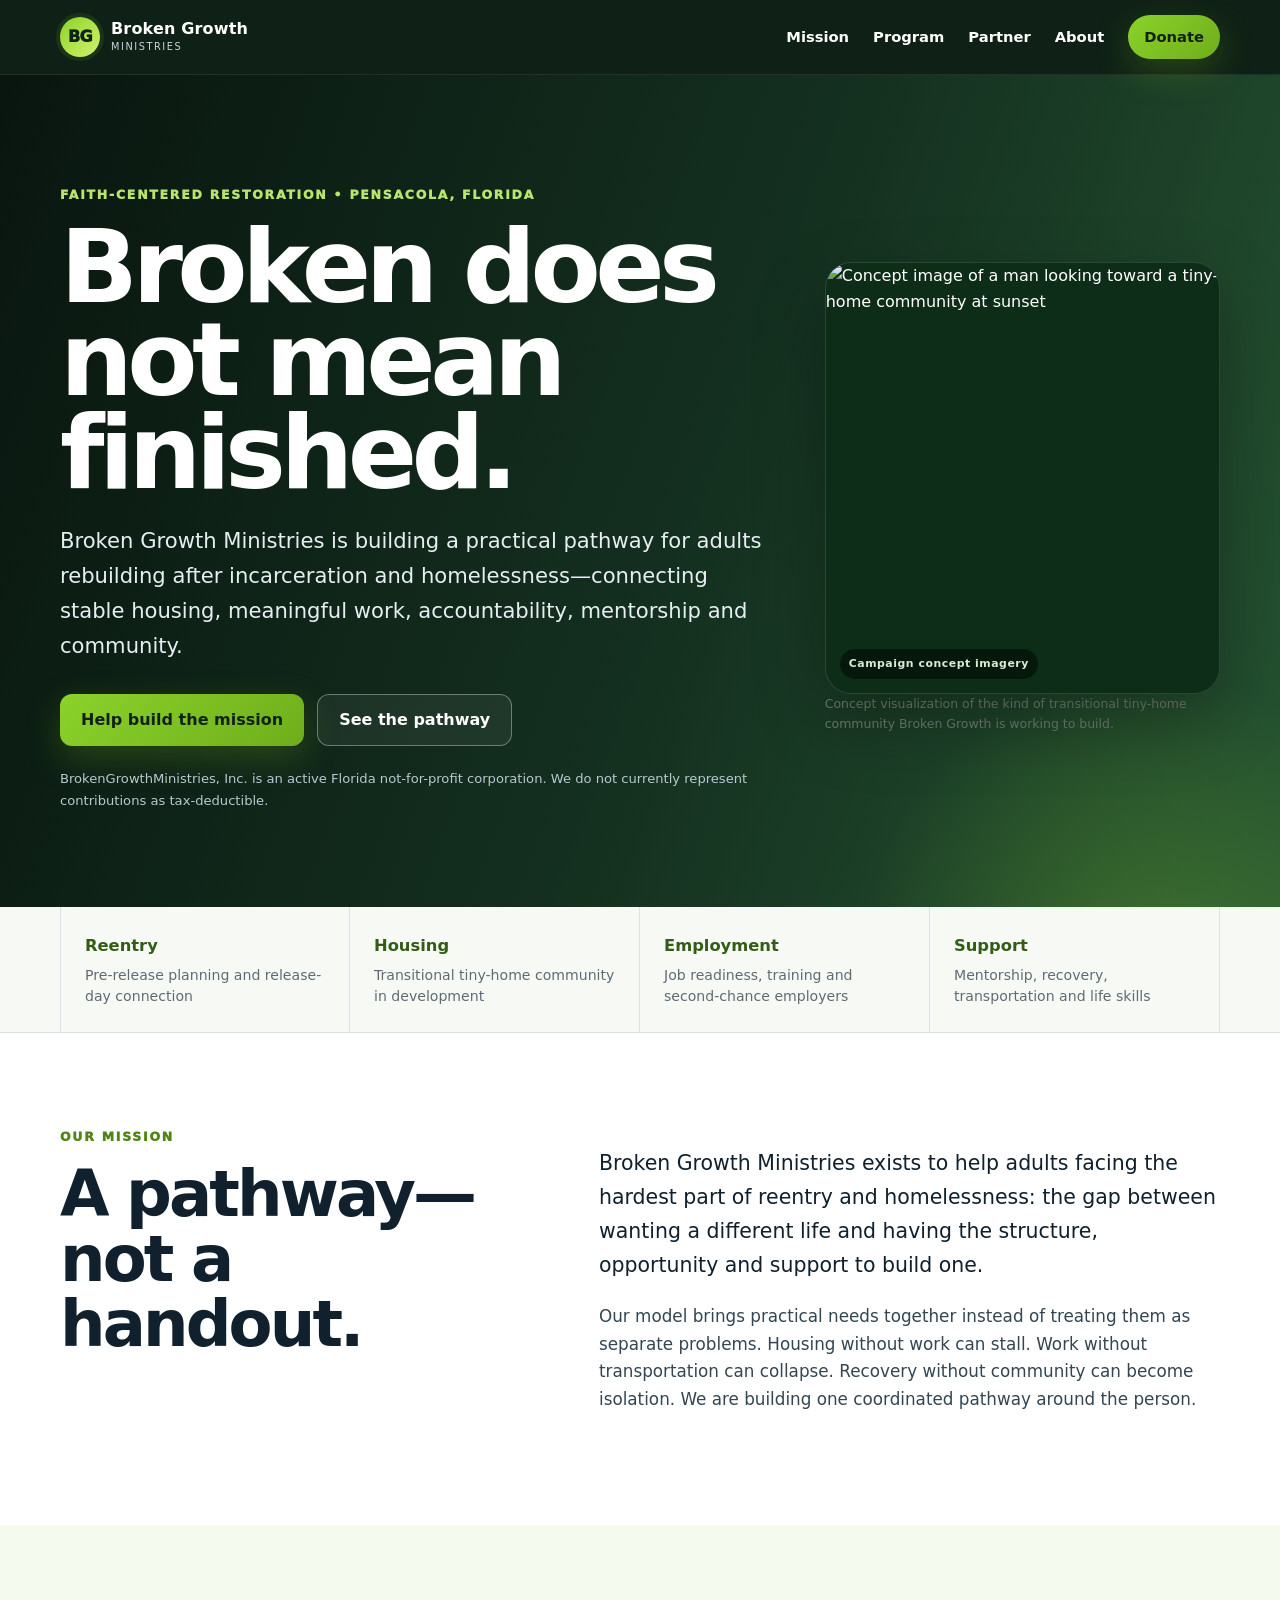
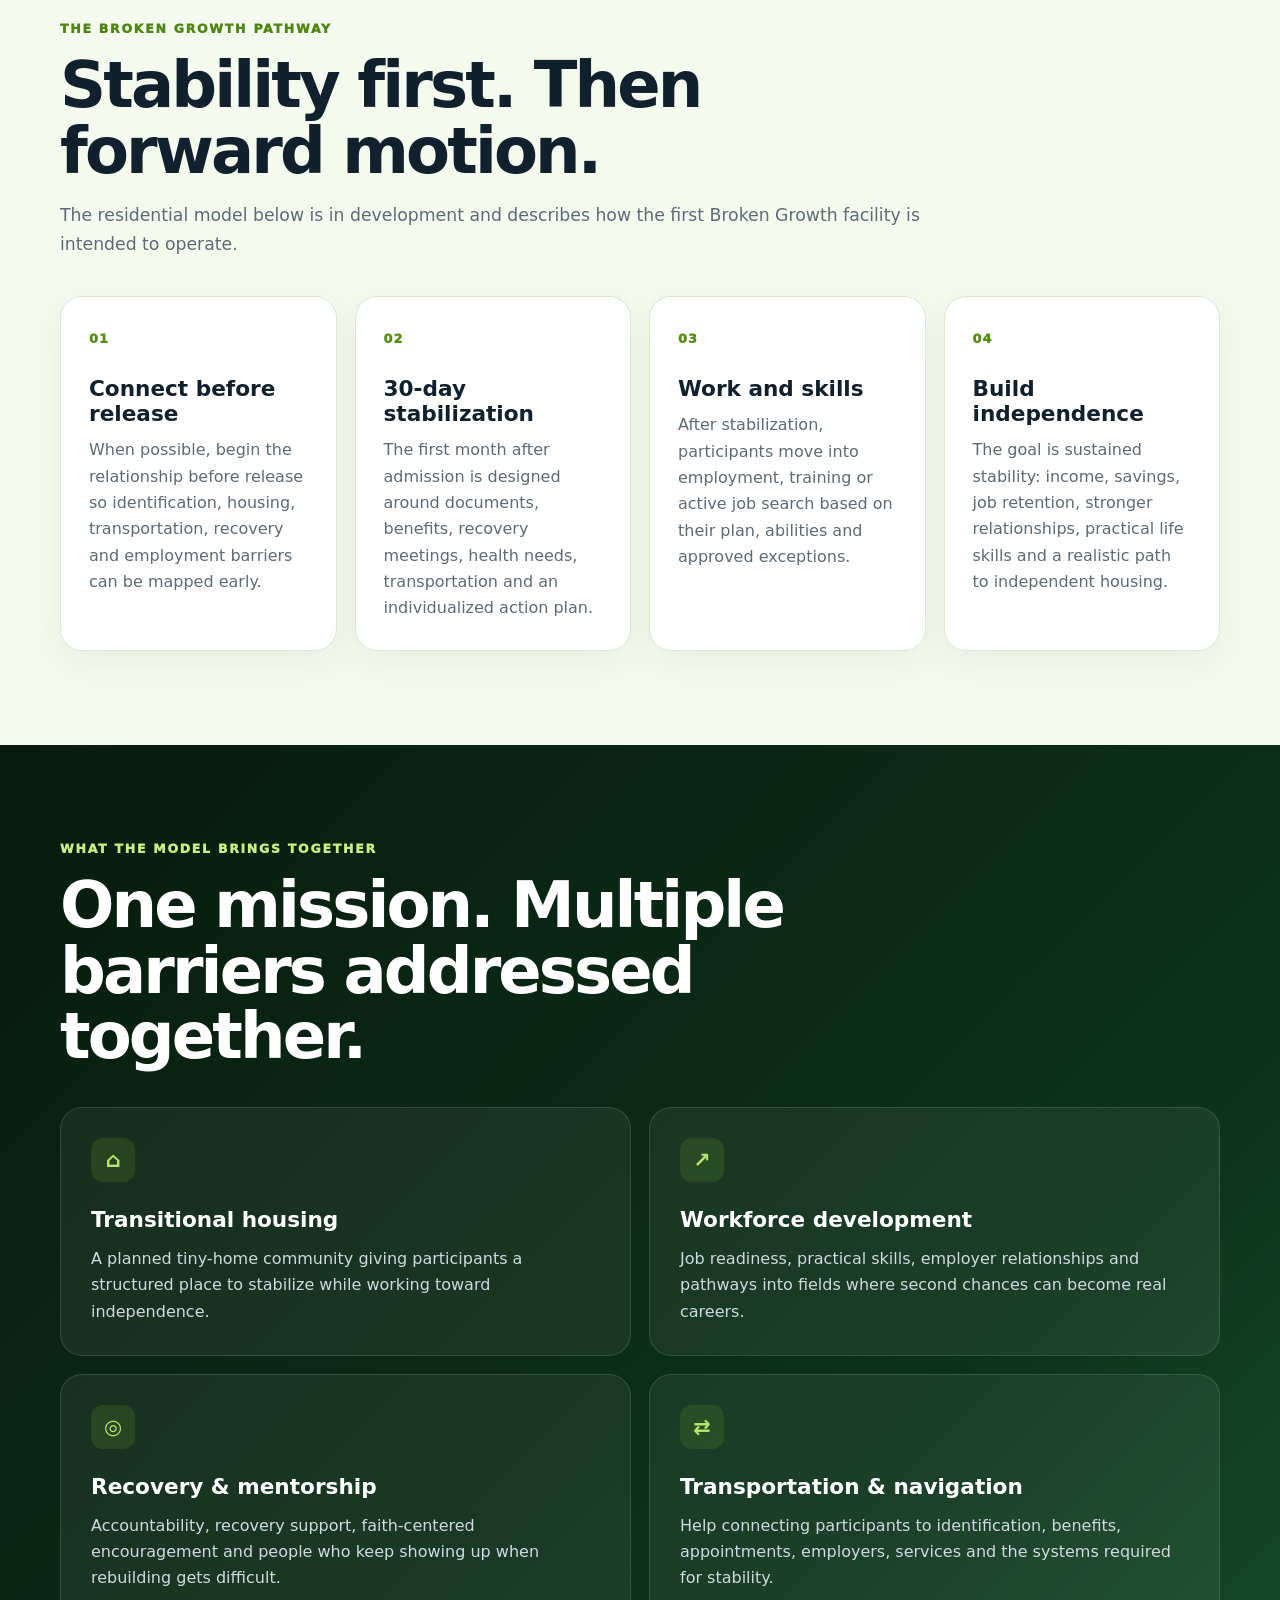
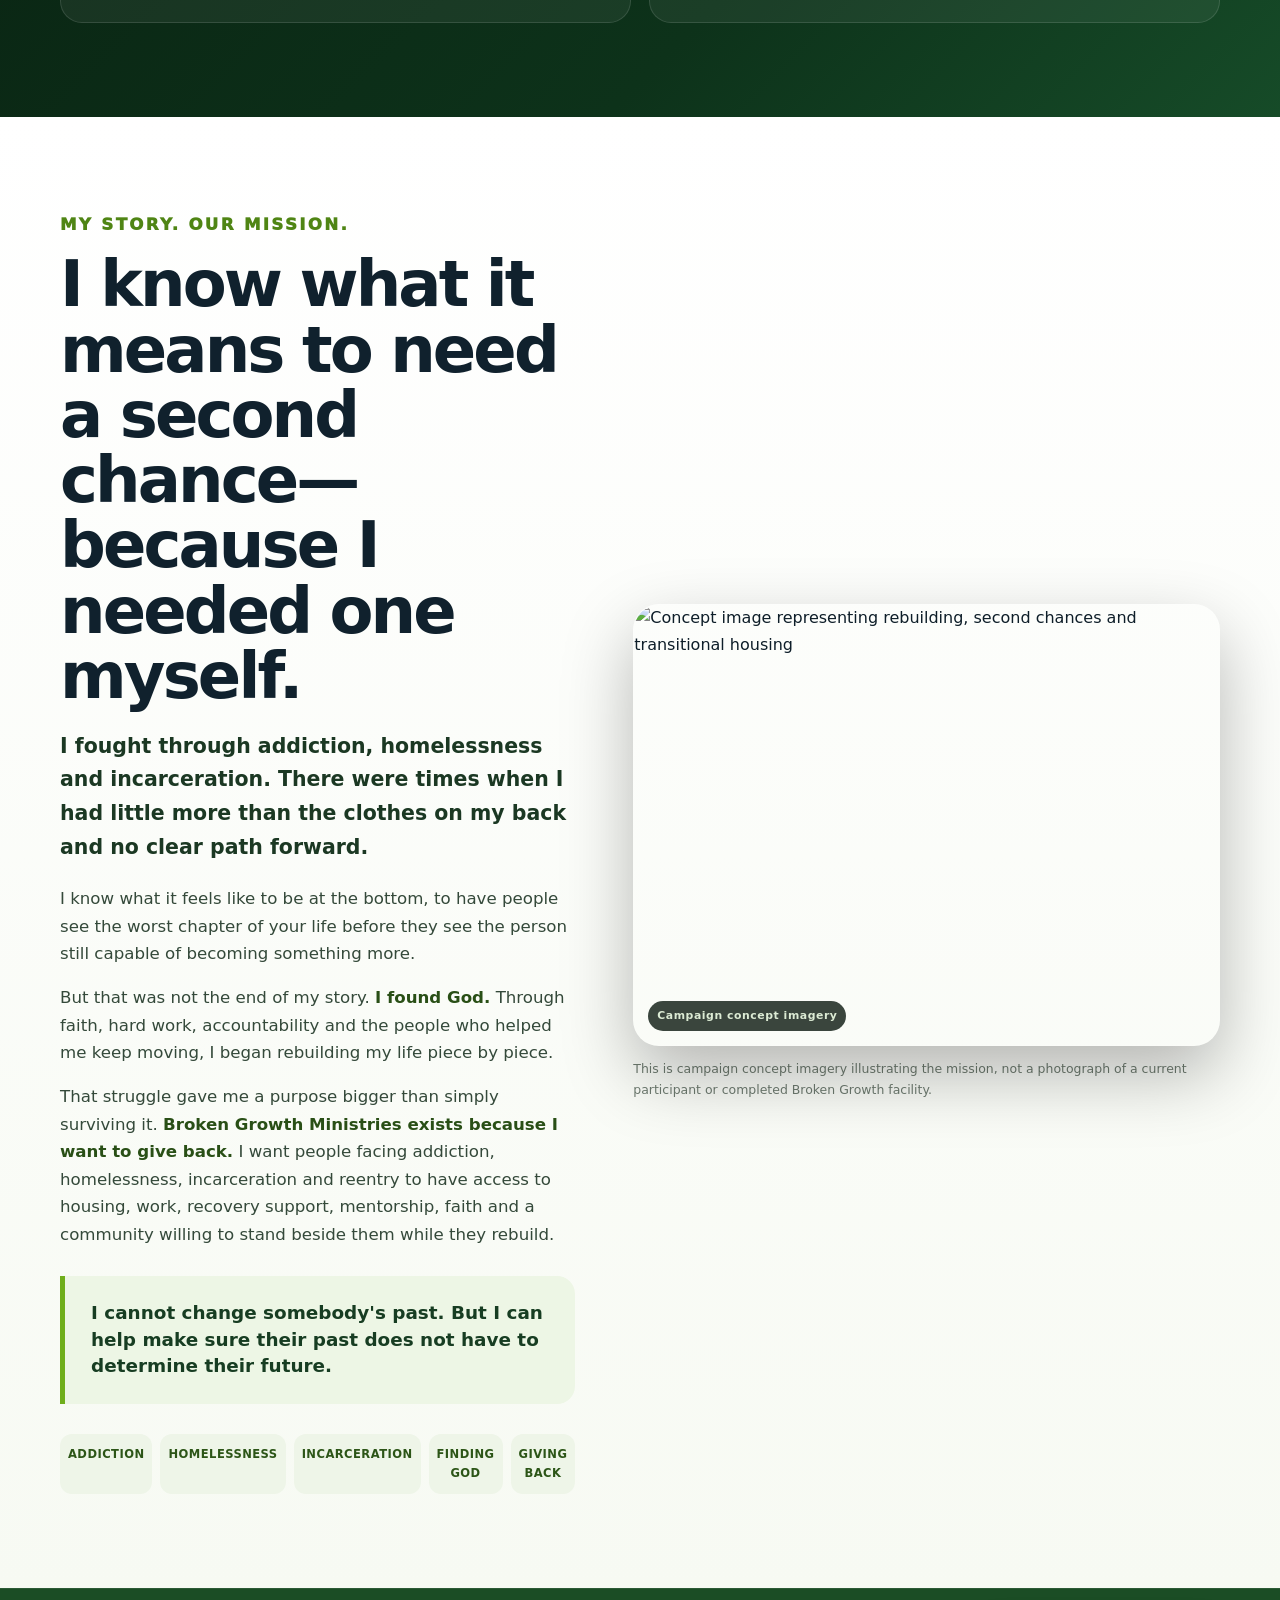
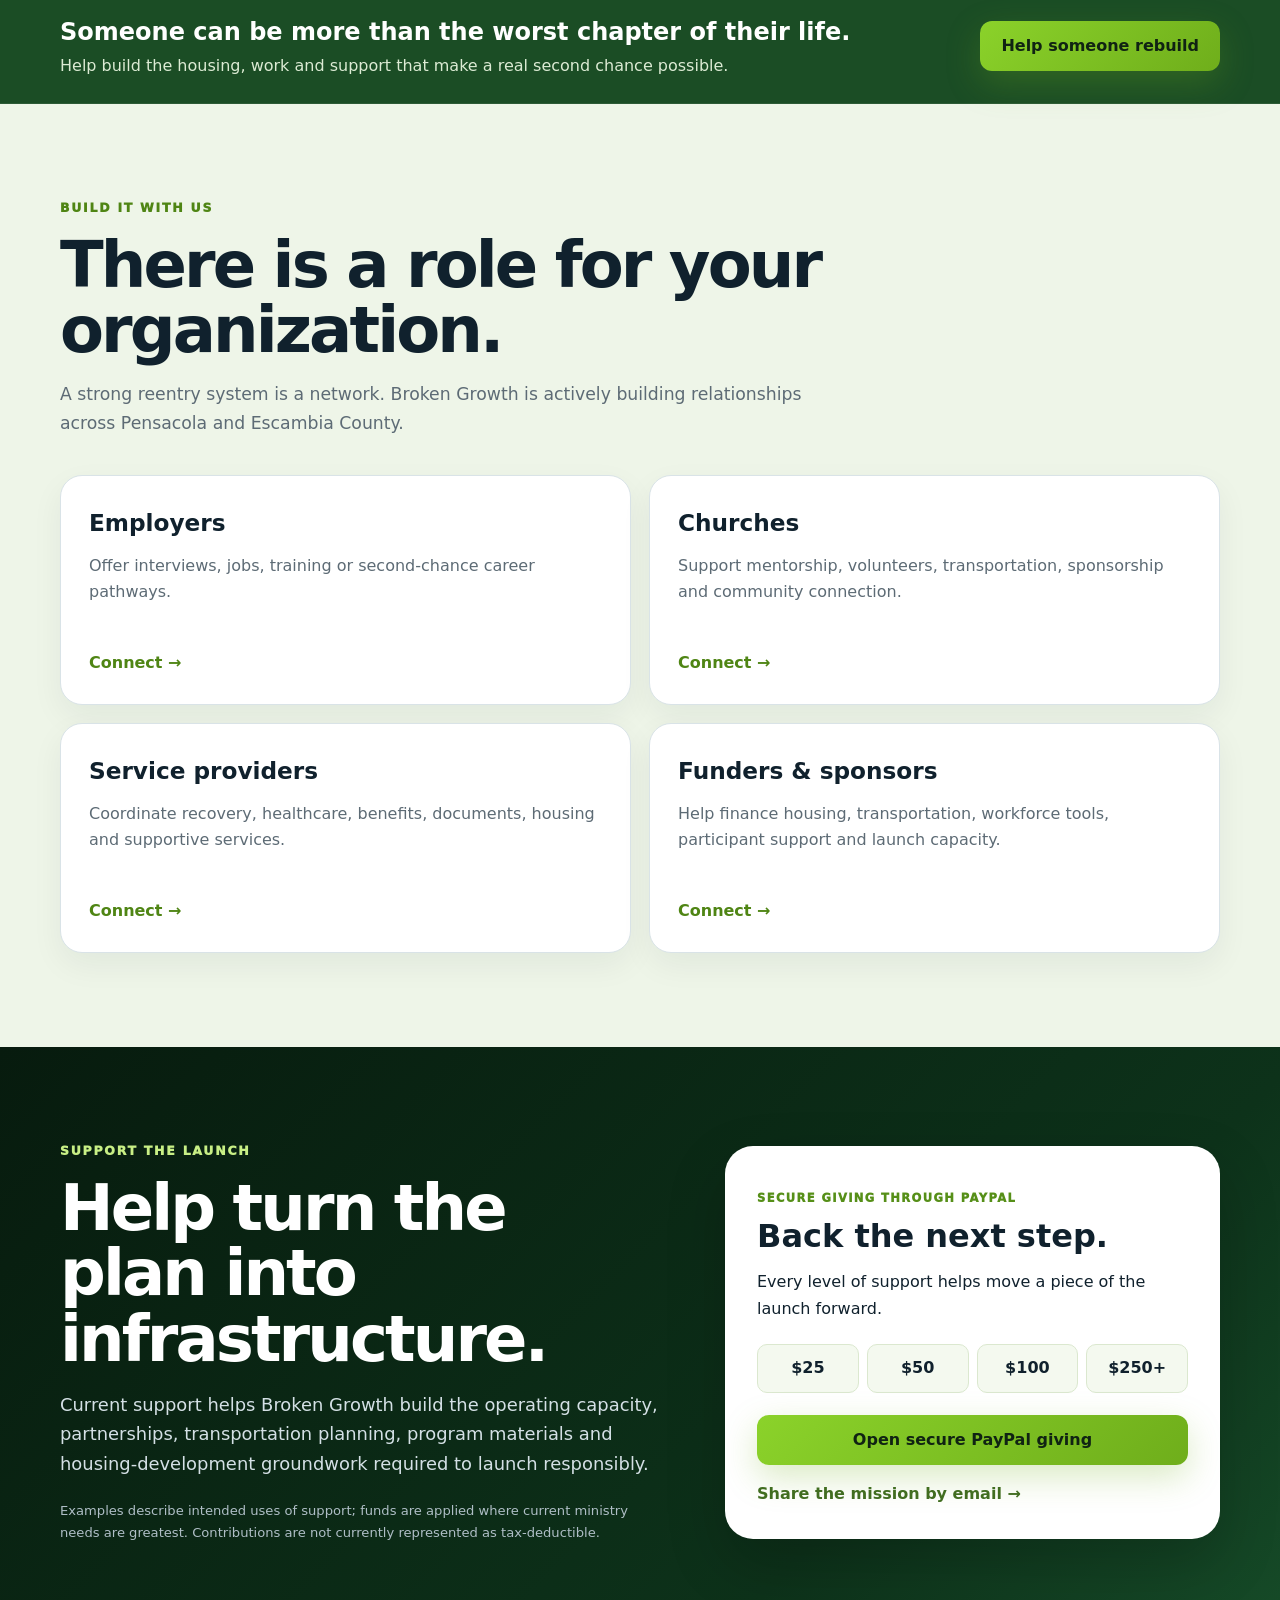
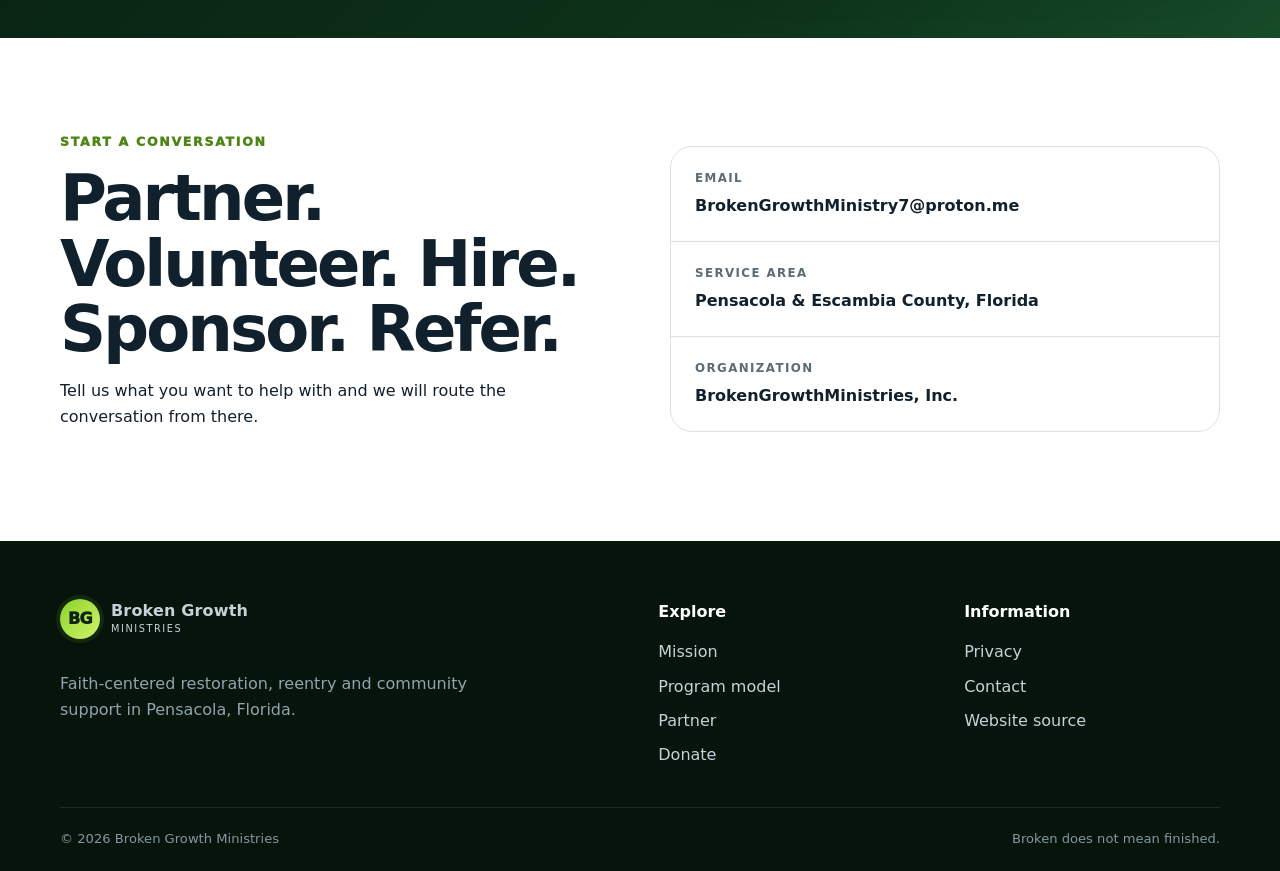
==== commit 20a7f786: "Load campaign photos and green story styles directly" ====
--- a/index.html
+++ b/index.html
@@ -13,9 +13,13 @@
   <meta property="og:type" content="website">
   <meta property="og:url" content="https://timhydro.github.io/brokengrowth/">
   <meta property="og:site_name" content="Broken Growth Ministries">
+  <meta property="og:image" content="https://timhydro.github.io/brokengrowth/assets/generated-hero.webp">
   <meta name="twitter:card" content="summary_large_image">
+  <meta name="twitter:image" content="https://timhydro.github.io/brokengrowth/assets/generated-hero.webp">
   <link rel="manifest" href="site.webmanifest">
+  <link rel="preload" as="image" href="assets/generated-hero.webp" type="image/webp">
   <link rel="stylesheet" href="styles.css">
+  <link rel="stylesheet" href="green-story.css">
   <script type="application/ld+json">
   {
     "@context":"https://schema.org",
--- a/green-story.css
+++ b/green-story.css
@@ -0,0 +1 @@
+:root{--green:#6fae1b;--green-bright:#8bd22a;--green-deep:#173d22;--green-dark:#0b2514;--sage:#eef5e8;--limewash:#f5faef}.site-header{background:rgba(6,24,13,.96)}.brand-mark{background:linear-gradient(135deg,var(--green-bright),#d2f36b);color:#102313;box-shadow:0 0 0 4px rgba(139,210,42,.10)}.site-nav a:hover{color:#bfe875}.nav-give,.primary,.mobile-give{background:linear-gradient(135deg,var(--green-bright),var(--green));color:#102313!important;box-shadow:0 12px 34px rgba(111,174,27,.26)}.nav-give:hover,.primary:hover{background:#97dc36}.hero{background:linear-gradient(110deg,rgba(4,17,10,.98) 0%,rgba(10,39,22,.96) 54%,rgba(24,73,37,.94) 100%)}.hero-glow{background:radial-gradient(circle,rgba(139,210,42,.26),rgba(139,210,42,0) 68%)}.eyebrow{color:#b8e56e}.eyebrow.dark{color:#4f8514}.eyebrow.light{color:#c8ef85}.mini-path b,.card-kicker{color:#b8e56e}.signal-bar{background:#f7faf4}.signal-grid strong{color:#315d16}.pathway-section{background:var(--limewash)}.step-card{border-color:#dce9cf}.step-number{color:#568f18}.model-section,.give-section{background:linear-gradient(135deg,#071b0e,#0d321a 70%,#164b28)}.model-grid .icon{background:rgba(139,210,42,.13);color:#b8e56e}.partner-section{background:var(--sage)}.partner-card:hover{border-color:#84bd45}.partner-card b{color:#4f8514}.give-label{color:#568f18}.amounts span{background:#f4f9ef;border-color:#dbe8cf}.text-link{color:#416d20}.contact-card>a:hover{background:#f4f9ef}.footer{background:#06140b}.generated-photo{margin:0;position:relative;overflow:hidden;border-radius:26px;box-shadow:0 28px 70px rgba(0,0,0,.28);border:1px solid rgba(255,255,255,.12);min-height:360px}.generated-photo img{width:100%;height:100%;min-height:360px;object-fit:cover;object-position:center;filter:saturate(.9) contrast(1.03)}.generated-photo:after{content:"Campaign concept imagery";position:absolute;left:14px;bottom:14px;padding:6px 9px;border-radius:999px;background:rgba(4,18,9,.78);color:#dcebd4;font-size:.68rem;font-weight:850;letter-spacing:.05em}.hero-card.generated-photo{padding:0;background:#0d2d18}.hero-card.generated-photo img{min-height:430px}.founder-story{background:linear-gradient(180deg,#fff,#f7faF3)}.founder-layout{display:grid;grid-template-columns:.9fr 1.1fr;gap:58px;align-items:center}.founder-copy h2{max-width:780px}.founder-copy .opening{font-size:1.28rem;color:#1b3823;font-weight:750}.founder-copy p{font-size:1.04rem;color:#34493a}.founder-copy strong{color:#294f16}.founder-quote{margin:28px 0 0;padding:24px 26px;border-left:5px solid var(--green);background:#edf6e5;border-radius:0 18px 18px 0;color:#173d22;font-weight:850;font-size:1.15rem;line-height:1.45}.journey-row{display:grid;grid-template-columns:repeat(5,1fr);gap:8px;margin-top:30px}.journey-row span{padding:11px 8px;border-radius:12px;background:#eef5e8;color:#2c5517;text-align:center;font-size:.72rem;font-weight:900;text-transform:uppercase;letter-spacing:.04em}.story-photo-wrap{display:grid;gap:13px}.story-photo-wrap .generated-photo{min-height:440px}.story-photo-wrap .generated-photo img{min-height:440px;object-position:64% center}.visual-note{margin:0;font-size:.78rem;color:#6e7b70}.conversion-band{background:#1b4d25;color:#fff;padding:24px 0;border-block:1px solid rgba(255,255,255,.08)}.conversion-band .wrap{display:flex;align-items:center;justify-content:space-between;gap:24px}.conversion-band strong{font-size:clamp(1.1rem,2.4vw,1.5rem)}.conversion-band span{color:#dcebd4}.conversion-band a{white-space:nowrap}.story-section{display:none}@media(max-width:980px){.founder-layout{grid-template-columns:1fr}.journey-row{grid-template-columns:repeat(3,1fr)}.conversion-band .wrap{align-items:flex-start;flex-direction:column}}@media(max-width:760px){.site-nav{background:#071b0e}.hero-card.generated-photo img{min-height:330px}.generated-photo{min-height:300px}.founder-layout{gap:30px}.journey-row{grid-template-columns:1fr 1fr}.story-photo-wrap .generated-photo,.story-photo-wrap .generated-photo img{min-height:350px}.founder-quote{font-size:1rem}.conversion-band{padding:20px 0}.conversion-band a{width:100%}}
